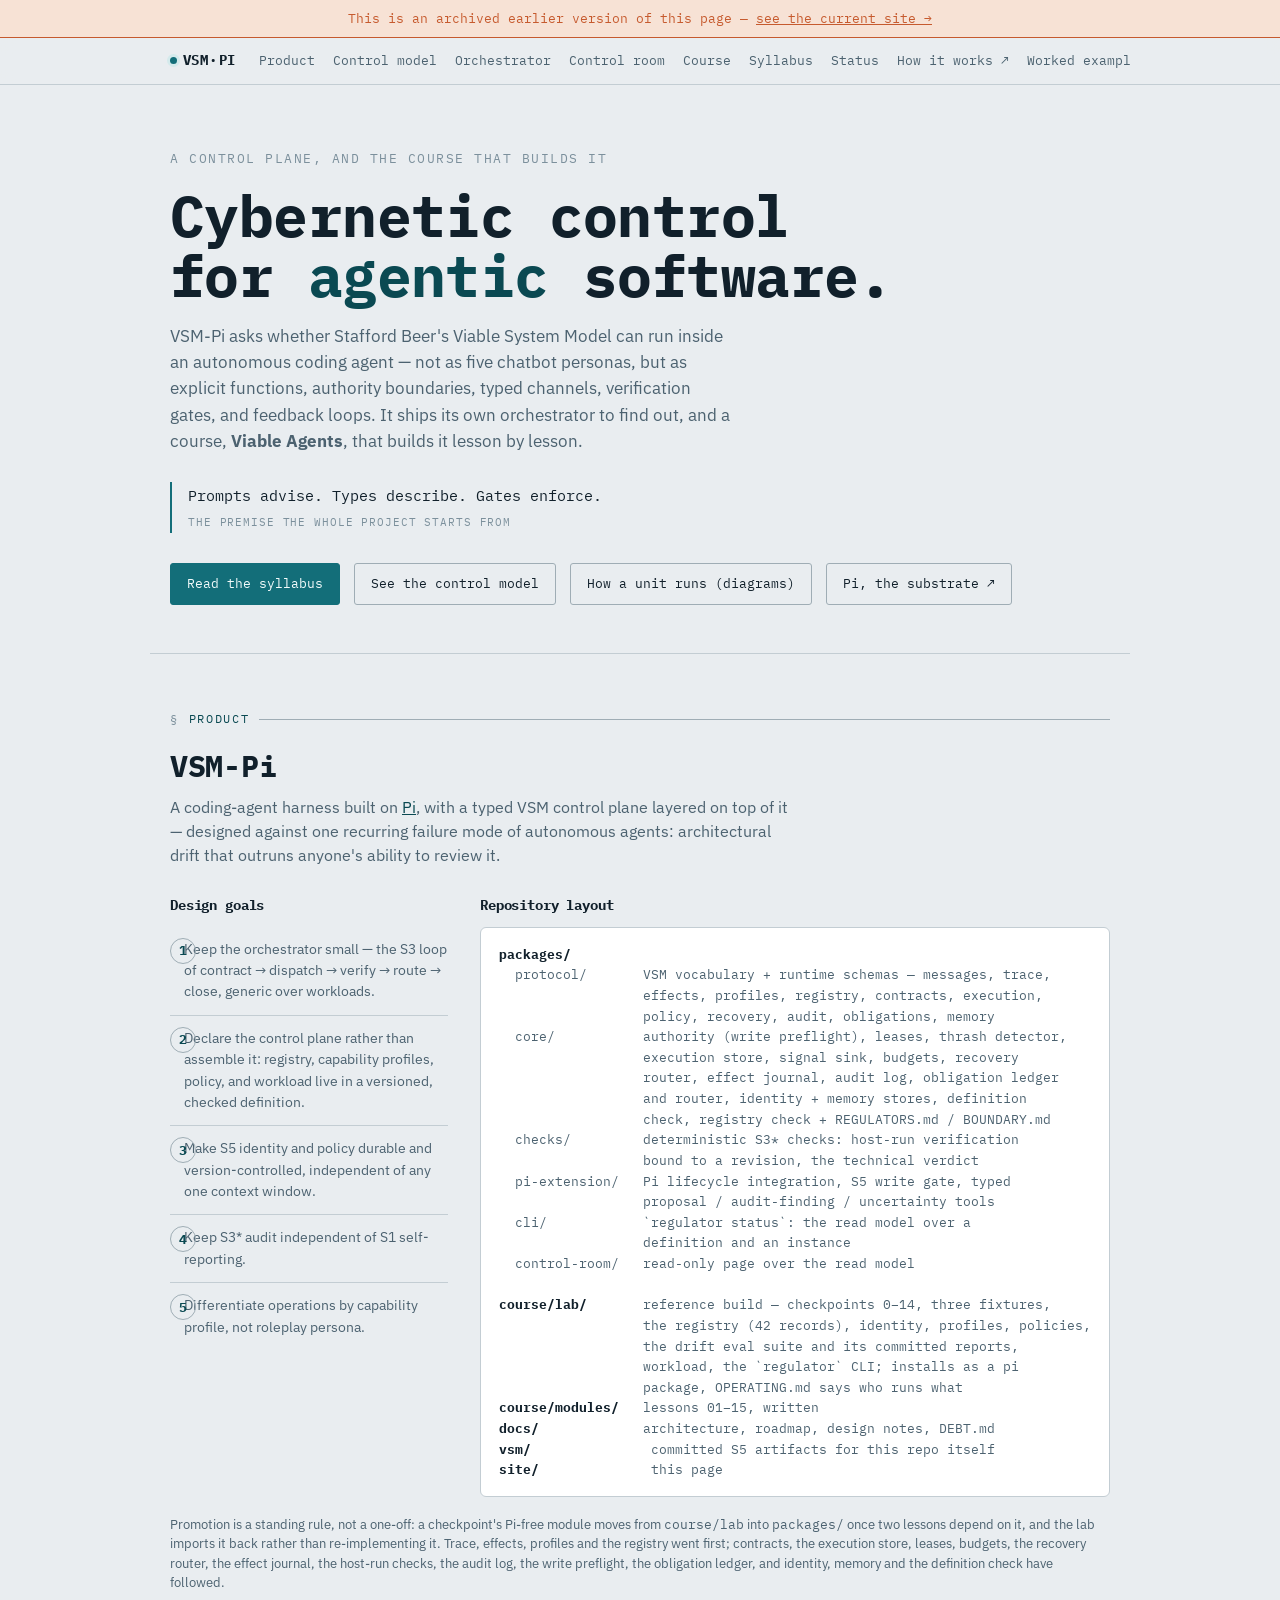
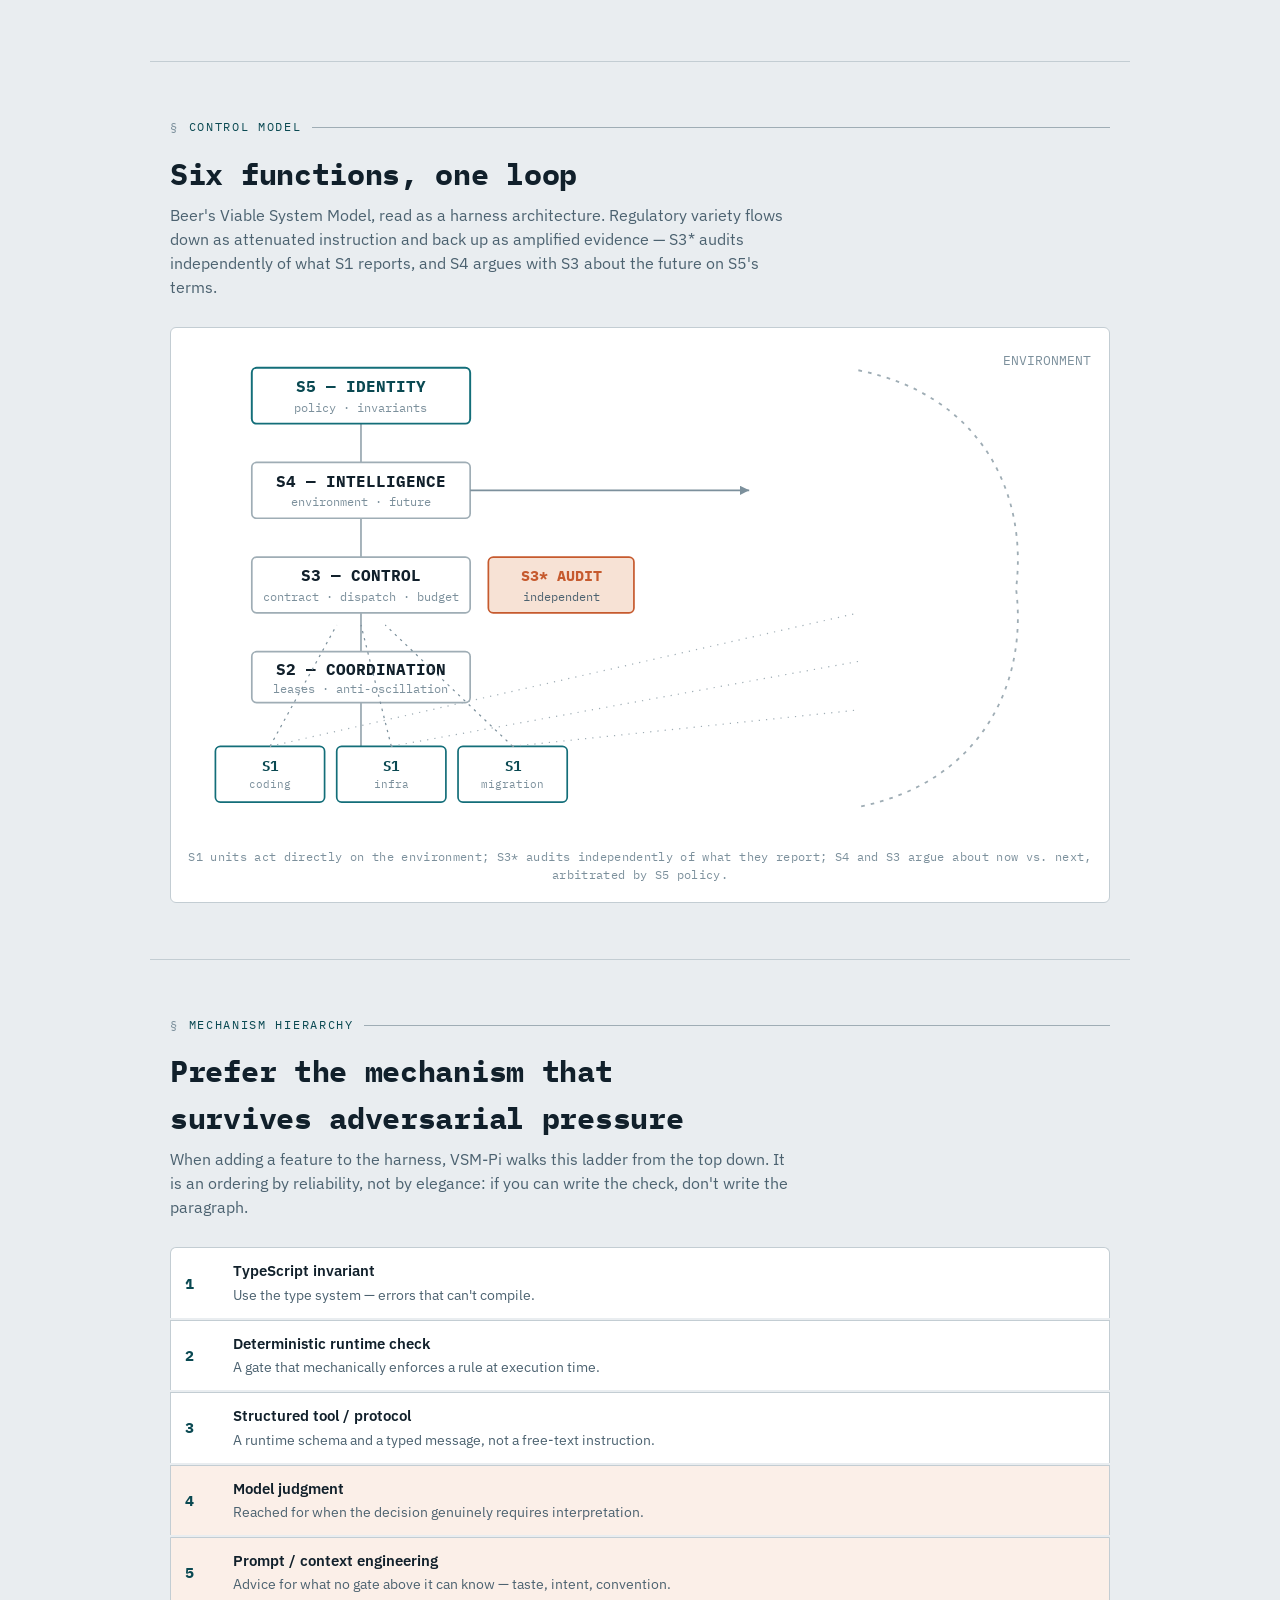
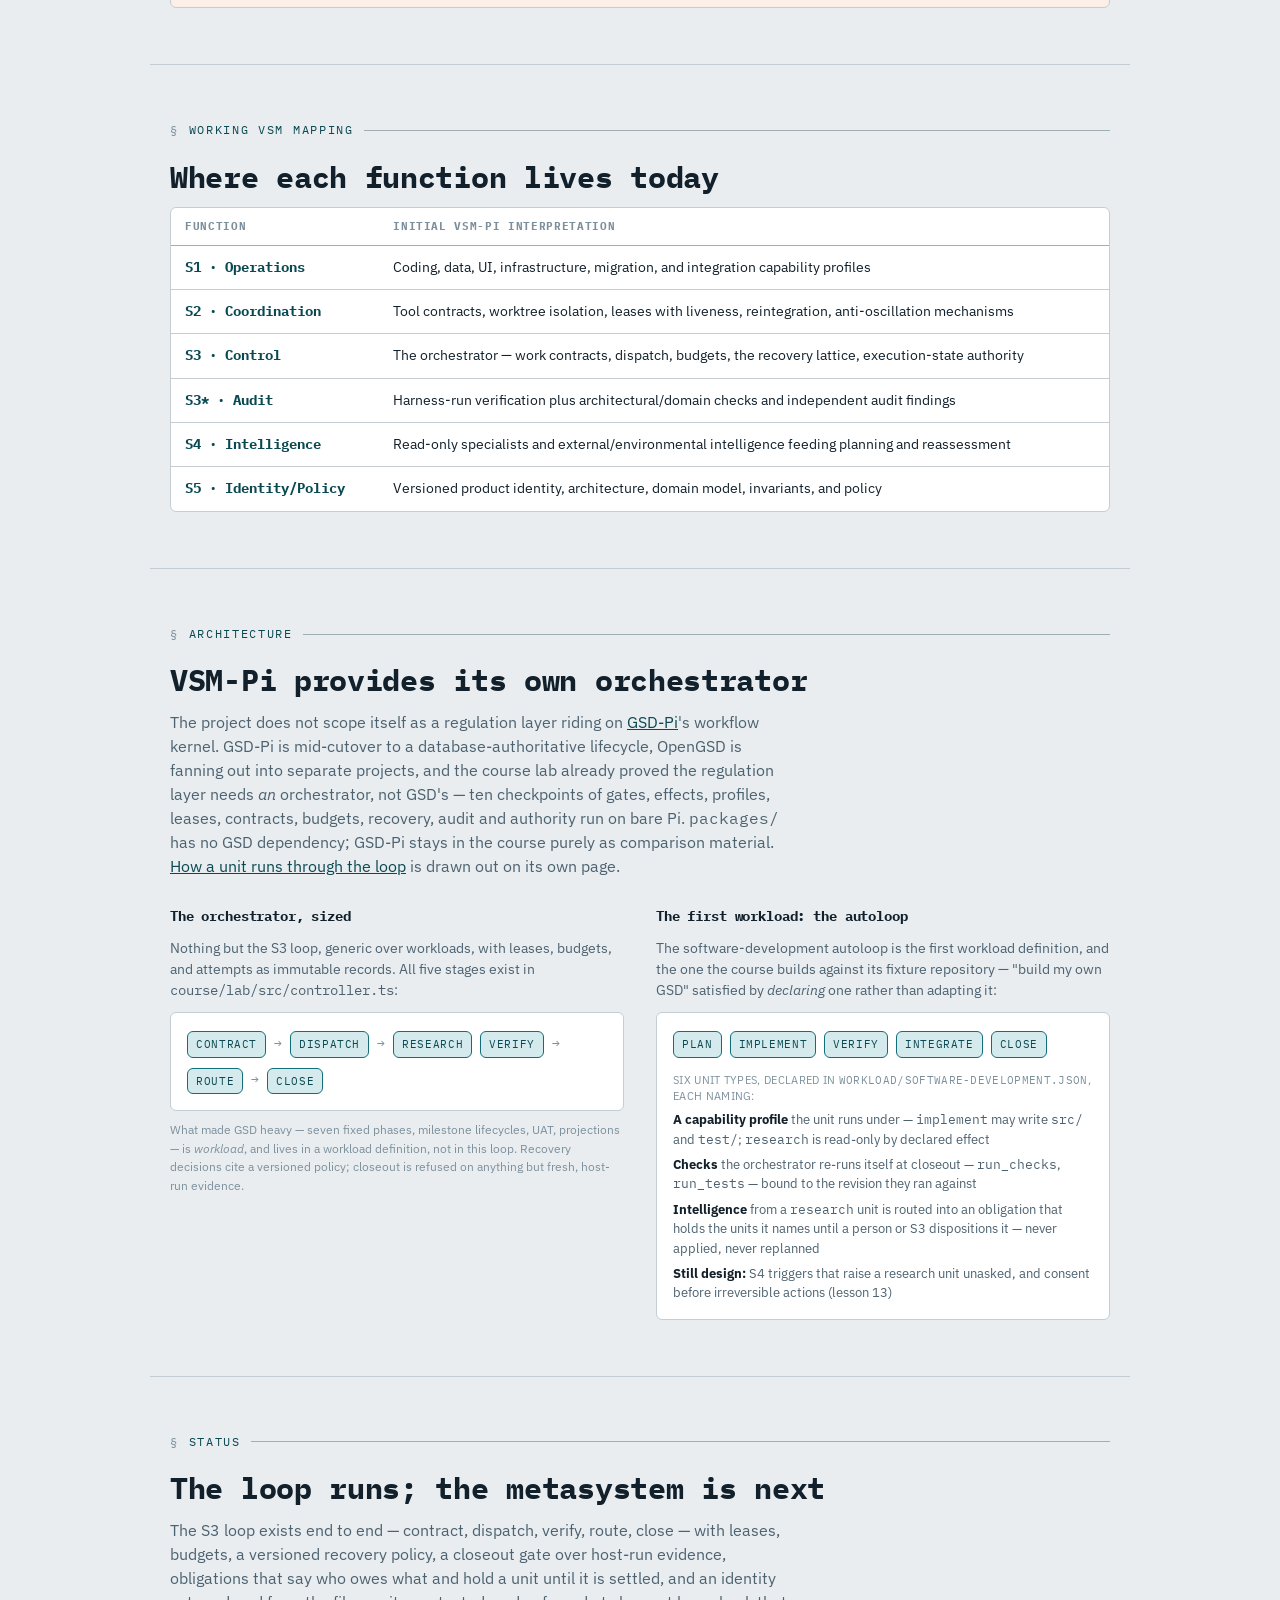
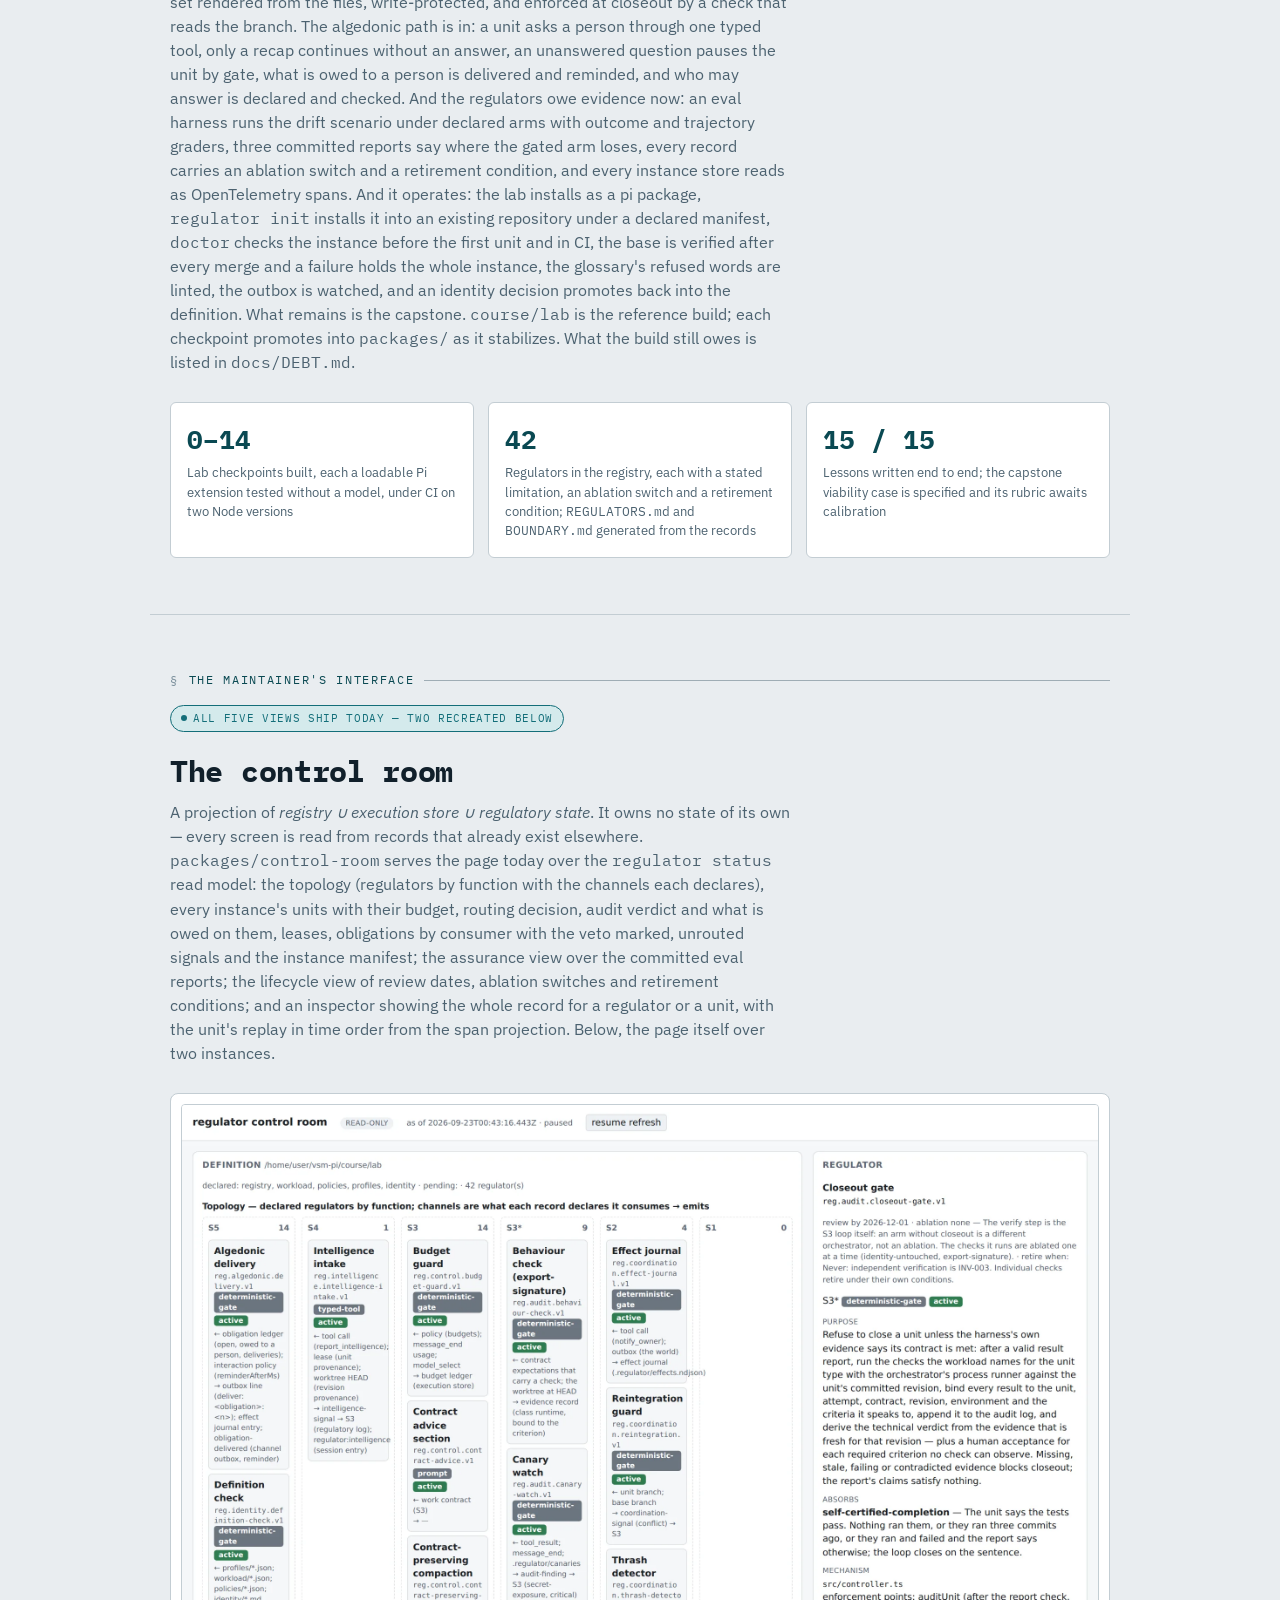
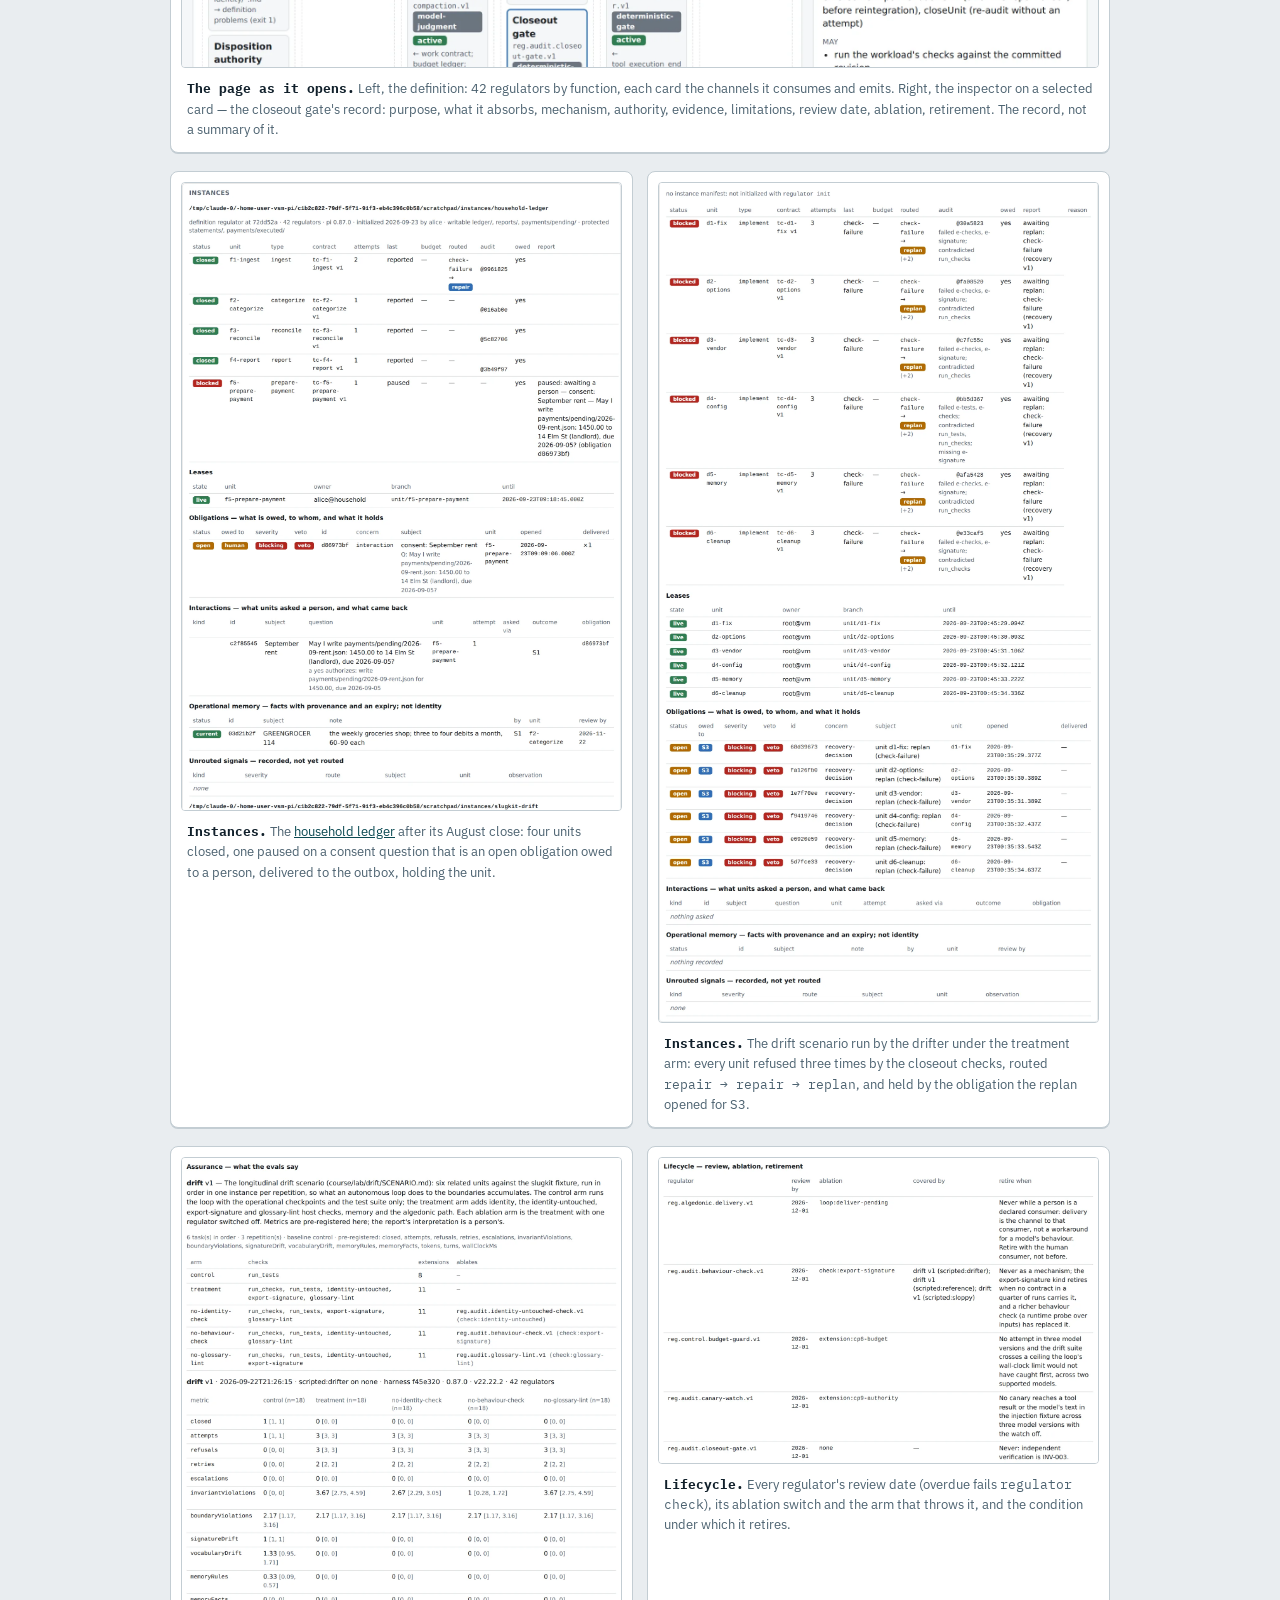
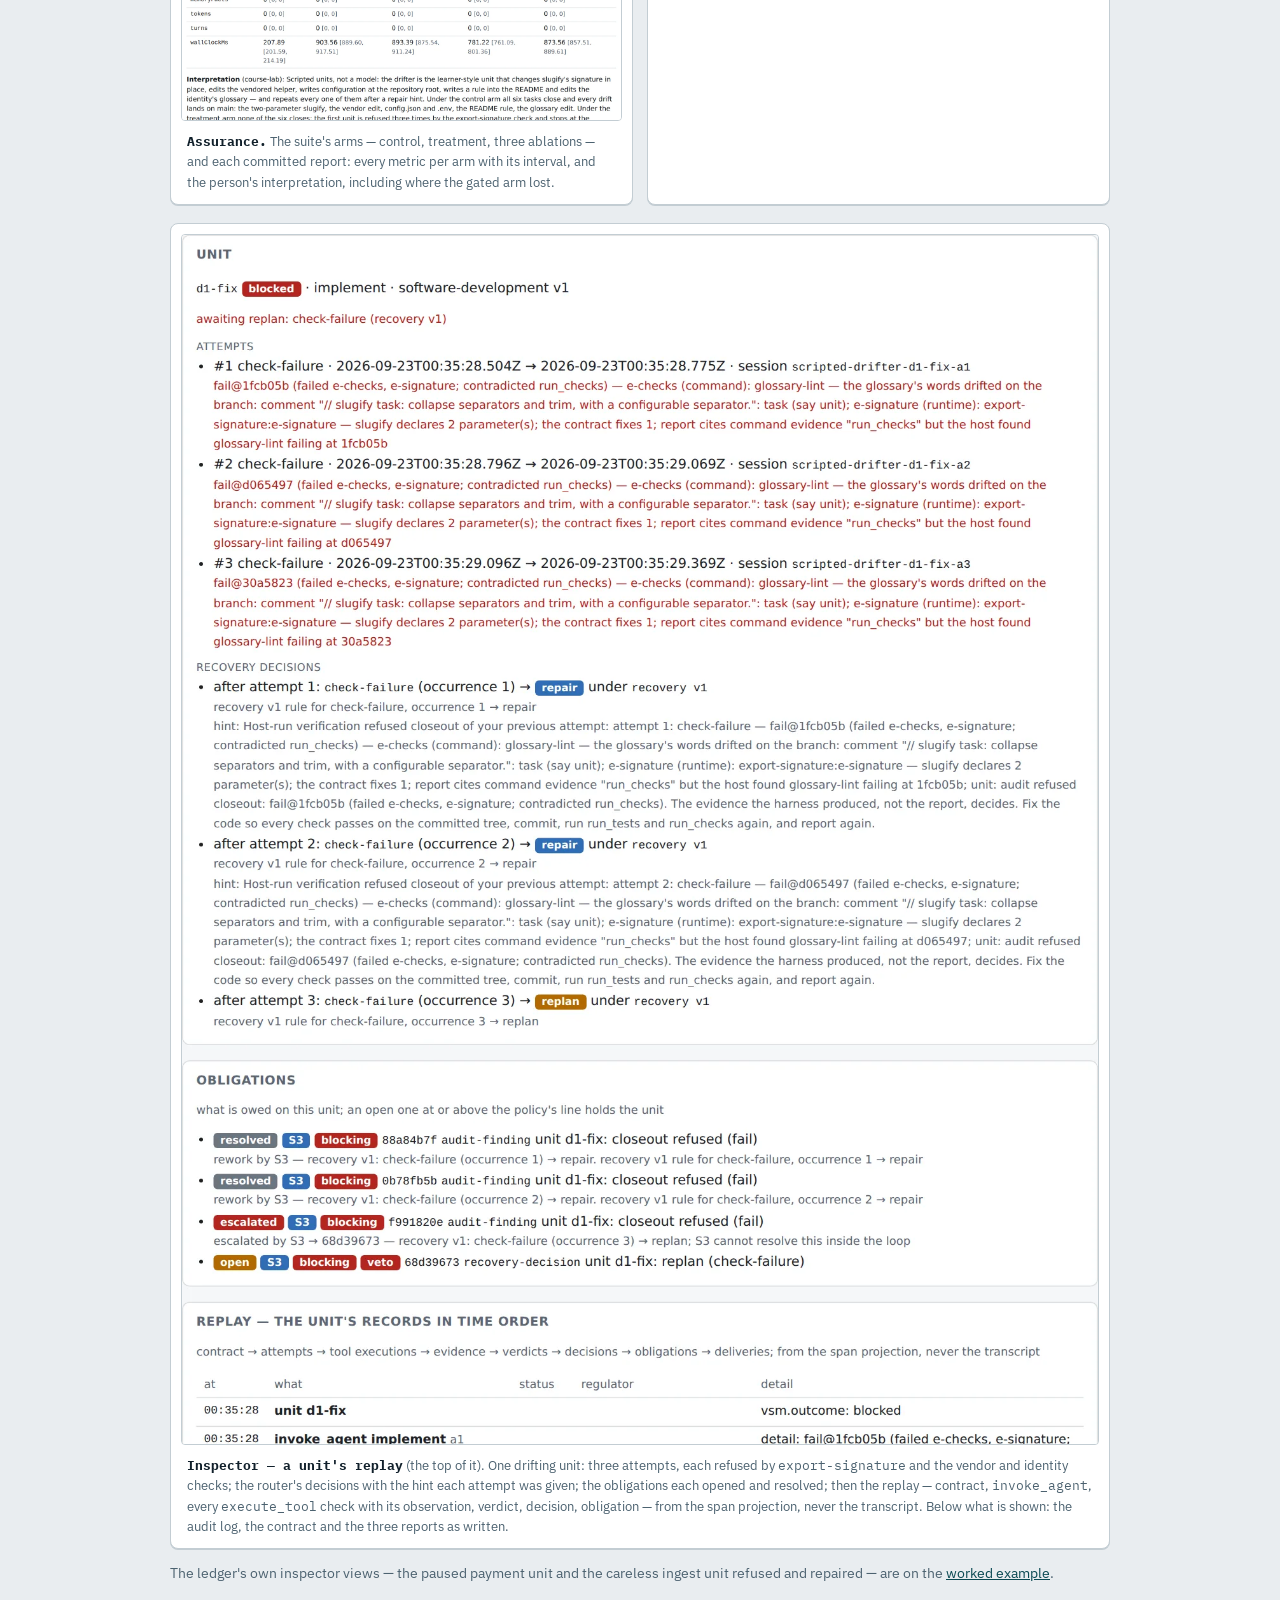
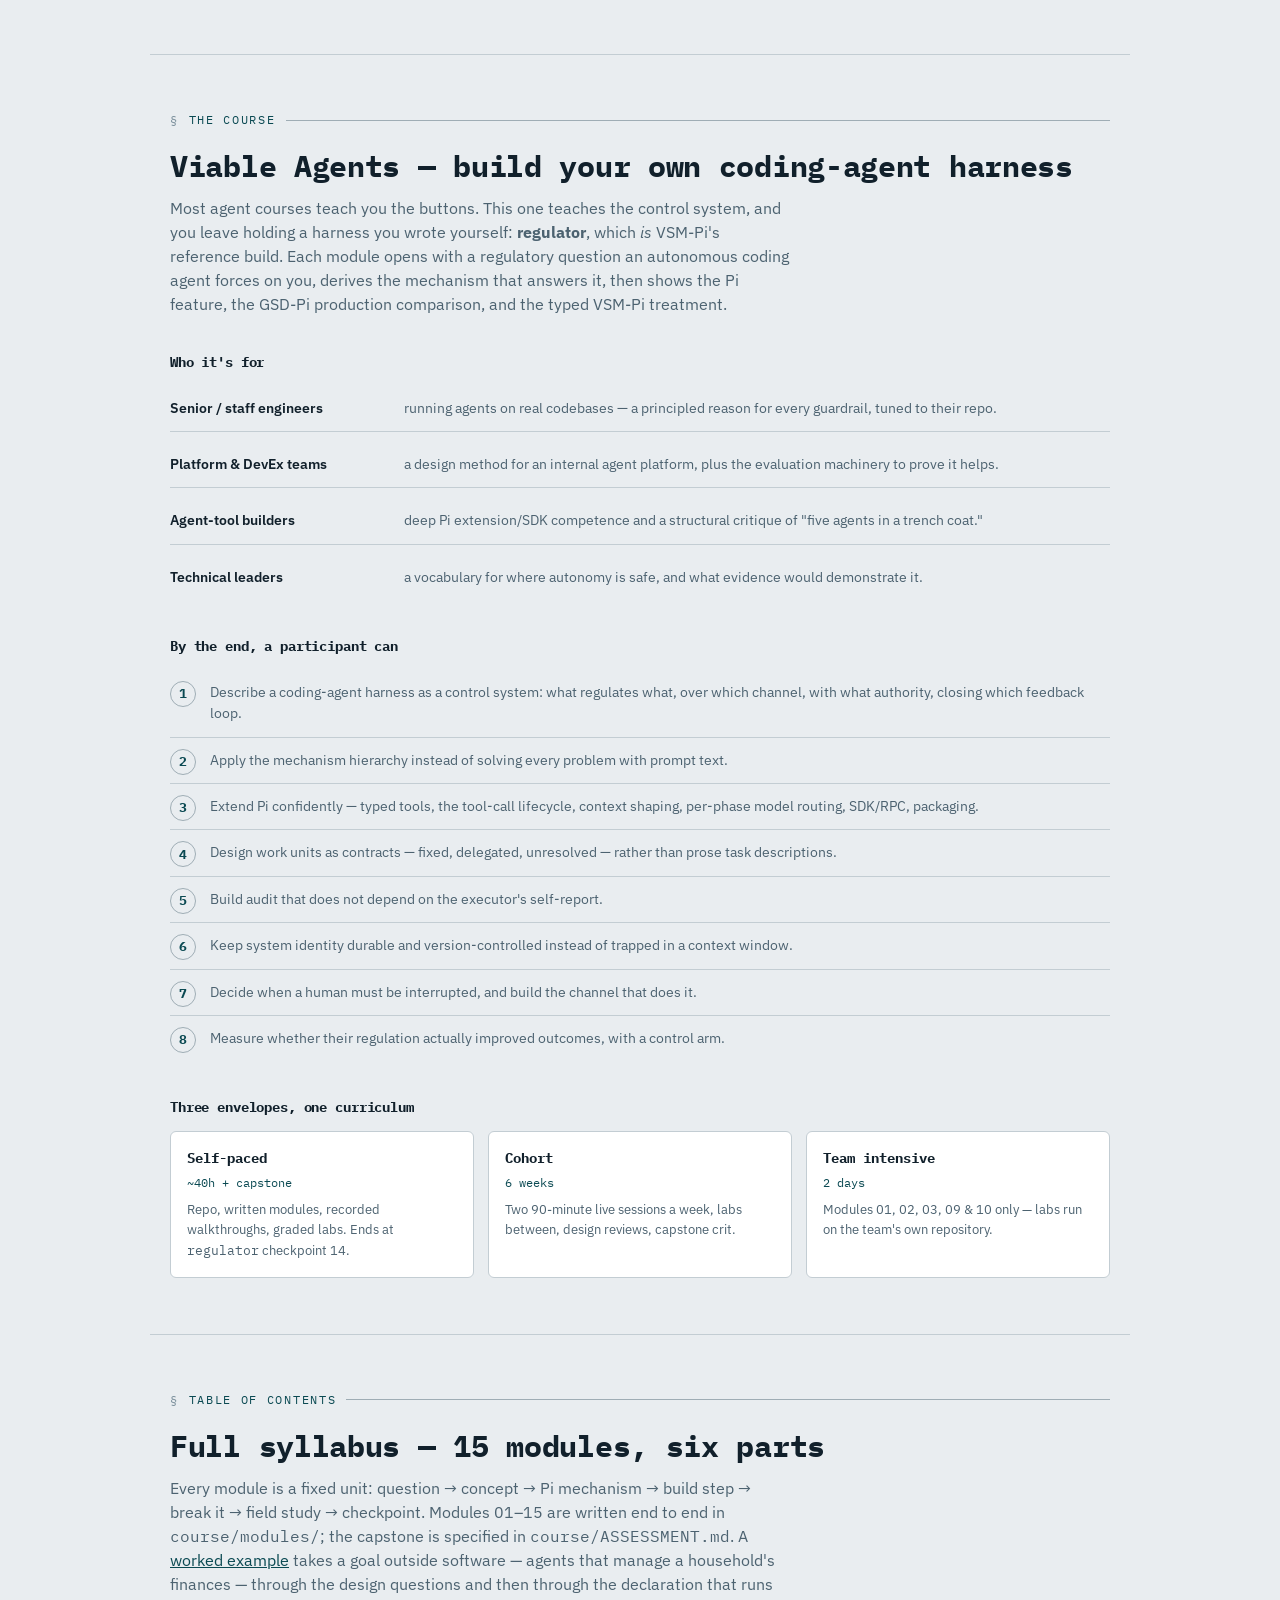
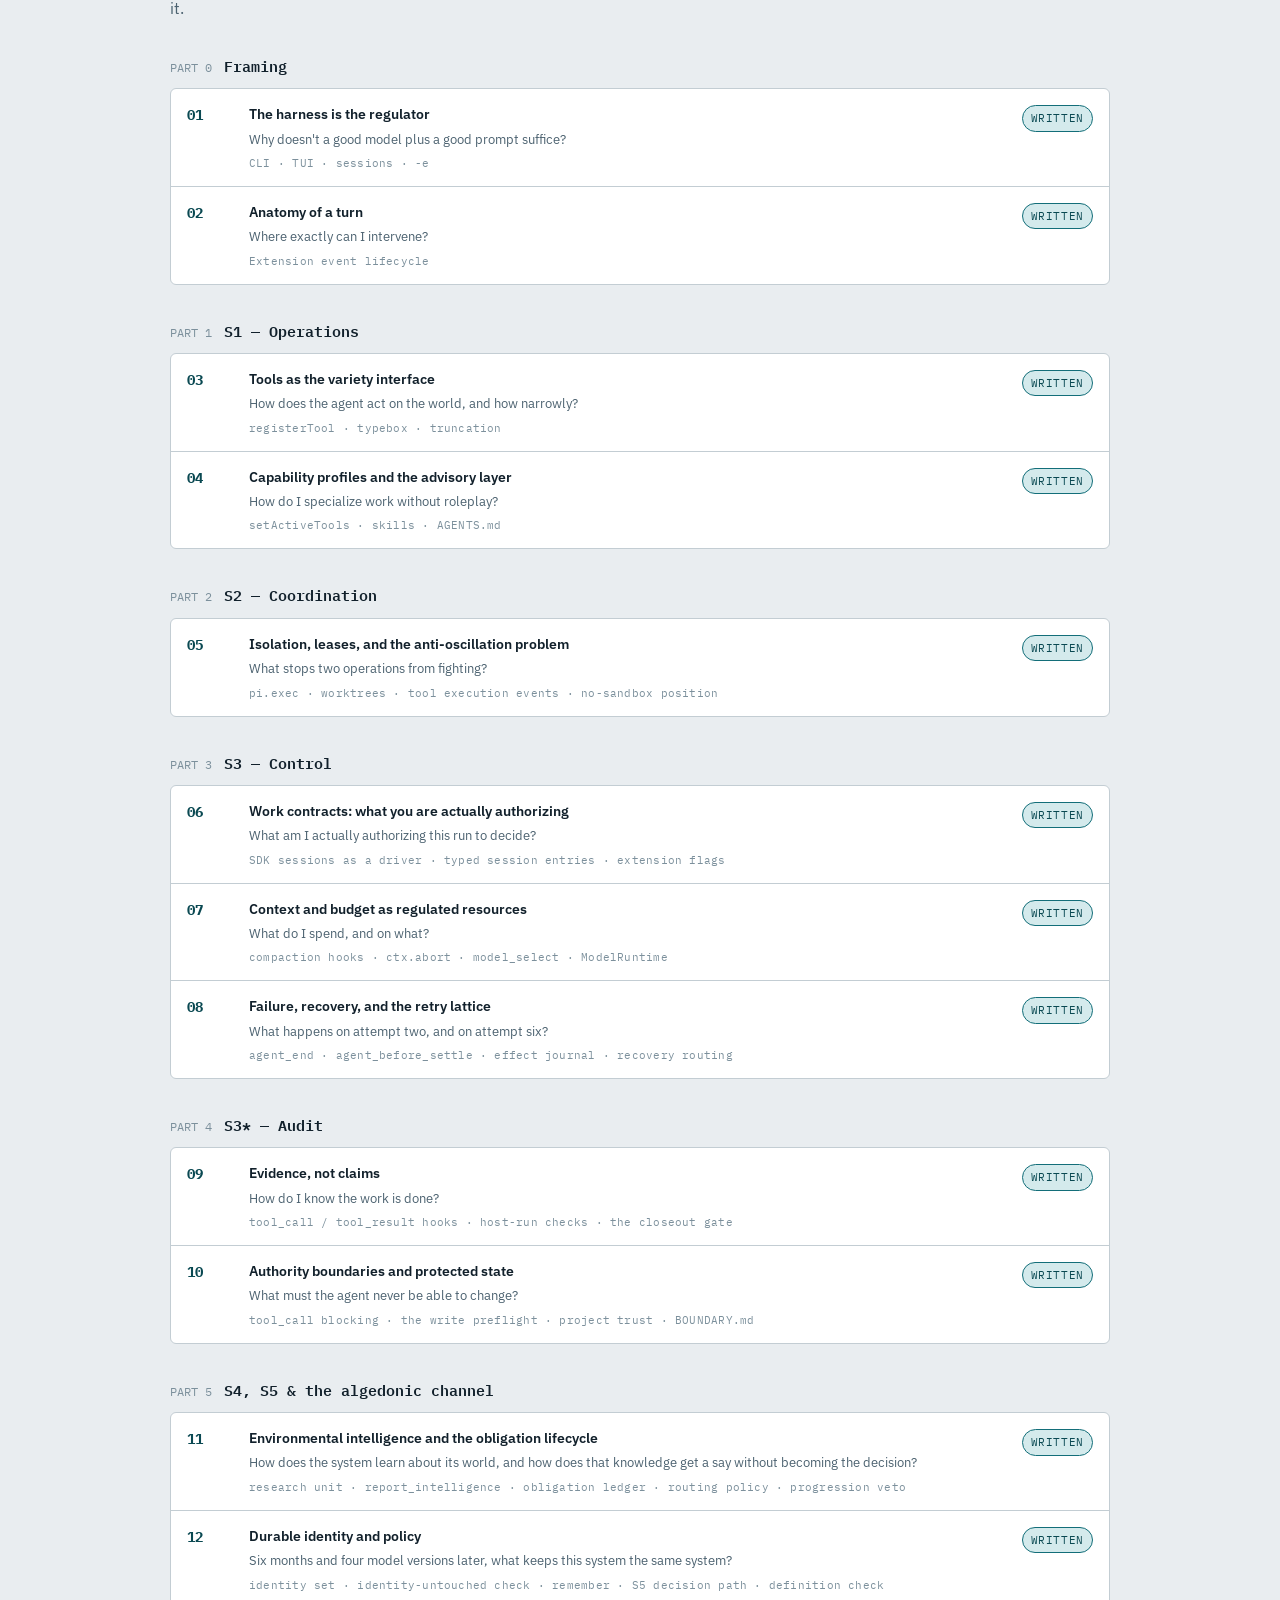
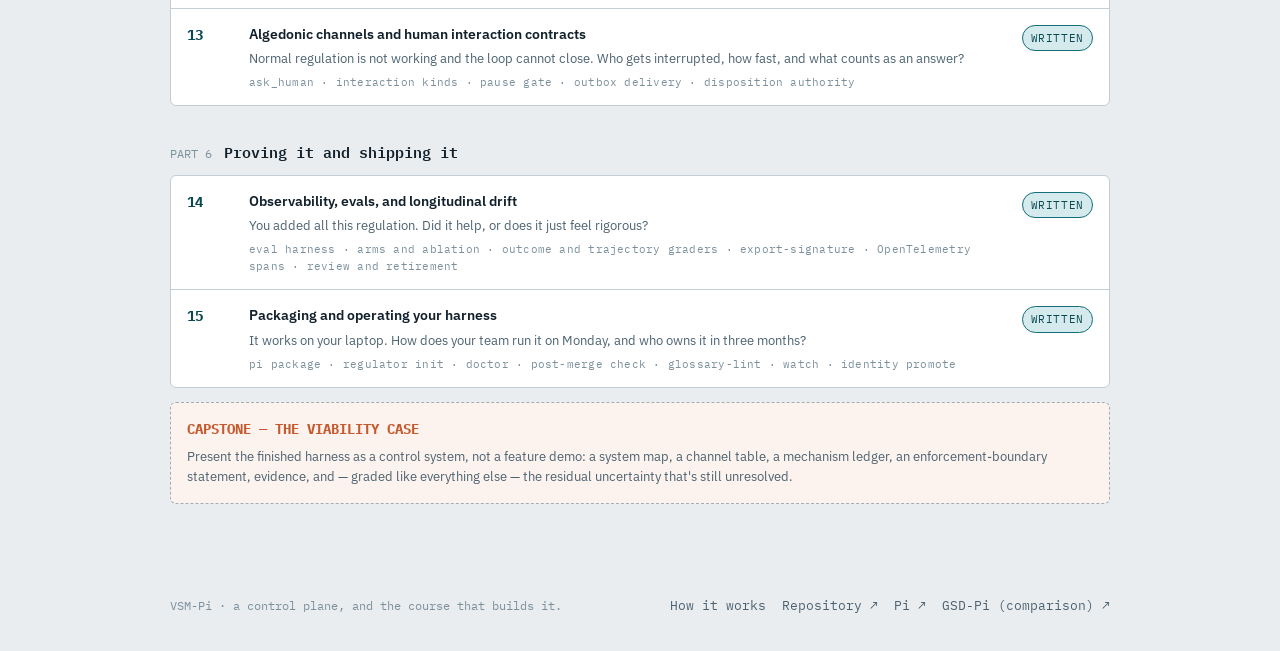
==== site/v1/index.html @ 965d4678 "Promote v2 to the live site; archive the previous version at /v1/ The four v2 pages (course sales pa" ====
<!doctype html>
<html lang="en">
<head>
<meta charset="utf-8">
<meta name="viewport" content="width=device-width, initial-scale=1, viewport-fit=cover">
<title>Viable Agents</title>
<meta name="description" content="VSM-Pi is a cybernetic control plane for agentic software development, and Viable Agents is the course that builds it lesson by lesson.">
<link rel="preconnect" href="https://fonts.googleapis.com">
<link rel="preconnect" href="https://fonts.gstatic.com" crossorigin>
<link href="https://fonts.googleapis.com/css2?family=IBM+Plex+Mono:wght@400;500;600;700&family=IBM+Plex+Sans:wght@400;500;600;700&display=swap" rel="stylesheet">
<style>
  *{box-sizing:border-box;}
  html,body{margin:0;padding:0;}
  img{max-width:100%;}
  [hidden]{display:none!important;}
  :root{
    --bg:#e9edf0;
    --surface:#ffffff;
    --surface-2:#dde3e7;
    --ink:#11202b;
    --ink-dim:#4c6270;
    --ink-faint:#7c909c;
    --line:#c3cdd3;
    --line-strong:#9fadb5;
    --signal:#136e79;
    --signal-ink:#0a4952;
    --signal-soft:#d4eaec;
    --alarm:#c65a2e;
    --alarm-soft:#f7e2d5;
    --mono:'IBM Plex Mono',ui-monospace,SFMono-Regular,Menlo,monospace;
    --sans:'IBM Plex Sans',system-ui,-apple-system,Segoe UI,sans-serif;
    --radius:3px;
    color-scheme:light dark;
  }
  @media (prefers-color-scheme: dark){
    :root:not([data-theme="light"]){
      --bg:#0c1417;
      --surface:#121b1f;
      --surface-2:#182327;
      --ink:#e7edef;
      --ink-dim:#9fb0b6;
      --ink-faint:#6d8189;
      --line:#26343a;
      --line-strong:#3a4c53;
      --signal:#4fd6de;
      --signal-ink:#8fe7ec;
      --signal-soft:#152c30;
      --alarm:#ff8f5c;
      --alarm-soft:#2e1f16;
    }
  }
  :root[data-theme="dark"]{
    --bg:#0c1417;
    --surface:#121b1f;
    --surface-2:#182327;
    --ink:#e7edef;
    --ink-dim:#9fb0b6;
    --ink-faint:#6d8189;
    --line:#26343a;
    --line-strong:#3a4c53;
    --signal:#4fd6de;
    --signal-ink:#8fe7ec;
    --signal-soft:#152c30;
    --alarm:#ff8f5c;
    --alarm-soft:#2e1f16;
  }

  *{box-sizing:border-box;}
  body{
    background:var(--bg);
    color:var(--ink);
    font-family:var(--sans);
    line-height:1.55;
    -webkit-font-smoothing:antialiased;
  }
  .wrap{
    max-width:980px;
    margin:0 auto;
    padding-inline:20px;
  }
  a{color:var(--signal-ink);}
  h1,h2,h3{font-family:var(--mono);letter-spacing:-0.01em;text-wrap:balance;}
  code,.mono{font-family:var(--mono);}

  /* ---- nav ---- */
  nav{
    position:sticky;
    top:env(safe-area-inset-top,0px);
    z-index:20;
    background:color-mix(in srgb, var(--bg) 88%, transparent);
    backdrop-filter:blur(8px);
    border-bottom:1px solid var(--line);
  }
  .navrow{
    display:flex;
    align-items:center;
    gap:24px;
    padding-block:12px;
    overflow-x:auto;
  }
  .navmark{
    font-family:var(--mono);
    font-weight:700;
    font-size:14px;
    letter-spacing:.02em;
    white-space:nowrap;
    display:flex;
    align-items:center;
    gap:6px;
  }
  .navmark .dot{width:7px;height:7px;border-radius:50%;background:var(--signal);box-shadow:0 0 0 3px var(--signal-soft);}
  .navlinks{display:flex;gap:18px;font-family:var(--mono);font-size:12.5px;white-space:nowrap;}
  .navlinks a{color:var(--ink-dim);text-decoration:none;}
  .navlinks a:hover{color:var(--signal-ink);}

  /* ---- section scaffolding ---- */
  section{padding-block:56px;border-bottom:1px solid var(--line);}
  section:last-of-type{border-bottom:none;}
  .kicker{
    font-family:var(--mono);
    font-size:12px;
    letter-spacing:.14em;
    text-transform:uppercase;
    color:var(--signal-ink);
    display:flex;
    align-items:center;
    gap:10px;
    margin-bottom:14px;
  }
  .kicker::before{content:"§";color:var(--ink-faint);}
  .kicker .tick{flex:1;height:1px;background:var(--line-strong);}
  h2.title{font-size:clamp(22px,3vw,30px);margin:0 0 6px;}
  .lede{color:var(--ink-dim);max-width:62ch;font-size:15.5px;margin:0 0 28px;}

  /* ---- hero ---- */
  .hero{padding-block:64px 48px;border-bottom:1px solid var(--line);}
  .hero-eyebrow{
    font-family:var(--mono);font-size:12.5px;color:var(--ink-faint);
    letter-spacing:.12em;text-transform:uppercase;margin-bottom:18px;
  }
  .hero h1{
    font-size:clamp(34px,6vw,58px);
    line-height:1.02;
    margin:0 0 18px;
    font-weight:700;
  }
  .hero h1 .accent{color:var(--signal-ink);}
  .hero p.tag{
    font-size:17px;color:var(--ink-dim);max-width:56ch;margin:0 0 28px;
  }
  .quote{
    font-family:var(--mono);
    font-size:15px;
    color:var(--ink);
    border-left:2px solid var(--signal);
    padding:2px 0 2px 16px;
    margin:0 0 30px;
  }
  .quote span{display:block;color:var(--ink-faint);font-size:11px;letter-spacing:.08em;text-transform:uppercase;margin-top:6px;}
  .hero-links{display:flex;gap:14px;flex-wrap:wrap;}
  .btn{
    font-family:var(--mono);font-size:13px;padding:10px 16px;border-radius:var(--radius);
    text-decoration:none;border:1px solid var(--line-strong);color:var(--ink);
    display:inline-flex;align-items:center;gap:8px;
  }
  .btn.primary{background:var(--signal);border-color:var(--signal);color:#f2fbfb;}
  .btn:hover{border-color:var(--signal);}

  /* ---- diagram ---- */
  .diagram-shell{
    background:var(--surface);border:1px solid var(--line);border-radius:6px;
    padding:18px 8px;margin-top:8px;
  }
  .diagram-cap{font-family:var(--mono);font-size:11.5px;color:var(--ink-faint);text-align:center;margin-top:10px;letter-spacing:.03em;}

  /* ---- ladder (mechanism hierarchy) ---- */
  .ladder{display:flex;flex-direction:column;gap:2px;margin-top:8px;}
  .rung{
    display:grid;grid-template-columns:34px 1fr;gap:14px;align-items:center;
    padding:12px 14px;background:var(--surface);border:1px solid var(--line);
  }
  .rung:not(:last-child){border-bottom:none;}
  .rung:first-child{border-radius:6px 6px 0 0;}
  .rung:last-child{border-radius:0 0 6px 6px;}
  .rung .n{font-family:var(--mono);font-weight:700;color:var(--signal-ink);font-size:15px;}
  .rung .t{font-weight:600;font-size:14.5px;}
  .rung .d{color:var(--ink-dim);font-size:13.5px;margin-top:2px;}
  .rung.judgment{background:color-mix(in srgb, var(--alarm-soft) 55%, var(--surface));}

  /* ---- vsm table ---- */
  table{width:100%;border-collapse:collapse;font-size:13.8px;}
  .tbl-wrap{overflow-x:auto;border:1px solid var(--line);border-radius:6px;background:var(--surface);}
  th{
    text-align:left;font-family:var(--mono);font-size:11px;letter-spacing:.06em;text-transform:uppercase;
    color:var(--ink-faint);padding:10px 14px;border-bottom:1px solid var(--line-strong);white-space:nowrap;
  }
  td{padding:11px 14px;border-bottom:1px solid var(--line);vertical-align:top;}
  tr:last-child td{border-bottom:none;}
  .fn{font-family:var(--mono);font-weight:700;color:var(--signal-ink);white-space:nowrap;}

  /* ---- two col ---- */
  .grid2{display:grid;grid-template-columns:1fr 1fr;gap:32px;}
  @media (max-width:760px){.grid2{grid-template-columns:1fr;}}

  /* ---- status card row ---- */
  .cards{display:grid;grid-template-columns:repeat(3,1fr);gap:14px;margin-top:8px;}
  @media (max-width:700px){.cards{grid-template-columns:1fr;}}
  .card{background:var(--surface);border:1px solid var(--line);border-radius:6px;padding:16px;}
  .card .k{font-family:var(--mono);font-size:26px;font-weight:700;color:var(--signal-ink);font-variant-numeric:tabular-nums;}
  .card .l{font-size:12.5px;color:var(--ink-dim);margin-top:4px;}

  pre.tree{
    background:var(--surface);border:1px solid var(--line);border-radius:6px;
    padding:16px 18px;font-family:var(--mono);font-size:12.5px;line-height:1.65;color:var(--ink-dim);
    overflow-x:auto;margin:0;
  }
  pre.tree b{color:var(--ink);}

  /* ---- audience table ---- */
  .aud{display:flex;flex-direction:column;gap:10px;}
  .aud .row{display:grid;grid-template-columns:220px 1fr;gap:14px;padding:12px 0;border-bottom:1px solid var(--line);}
  .aud .row:last-child{border-bottom:none;}
  .aud .who{font-weight:600;font-size:13.8px;}
  .aud .what{color:var(--ink-dim);font-size:13.8px;}
  @media (max-width:640px){.aud .row{grid-template-columns:1fr;gap:2px;}}

  .outcomes{list-style:none;margin:0;padding:0;display:flex;flex-direction:column;gap:0;counter-reset:oc;}
  .outcomes li{
    counter-increment:oc;position:relative;padding:12px 0 12px 40px;border-bottom:1px solid var(--line);
    font-size:13.8px;color:var(--ink-dim);
  }
  .outcomes li:last-child{border-bottom:none;}
  .outcomes li::before{
    content:counter(oc);position:absolute;left:0;top:11px;font-family:var(--mono);font-weight:700;
    color:var(--signal-ink);font-size:12.5px;width:24px;height:24px;border:1px solid var(--line-strong);
    border-radius:50%;display:flex;align-items:center;justify-content:center;
  }

  /* ---- TOC ---- */
  .part{margin-top:36px;}
  .part:first-child{margin-top:0;}
  .part-head{
    display:flex;align-items:baseline;gap:12px;margin-bottom:10px;
  }
  .part-num{font-family:var(--mono);font-size:12px;color:var(--ink-faint);}
  .part-name{font-family:var(--mono);font-weight:600;font-size:14.5px;}
  .modlist{display:flex;flex-direction:column;border:1px solid var(--line);border-radius:6px;overflow:hidden;background:var(--surface);}
  .mod{
    display:grid;
    grid-template-columns:48px 1fr auto;
    gap:14px;
    padding:14px 16px;
    border-bottom:1px solid var(--line);
    align-items:start;
  }
  .mod:last-child{border-bottom:none;}
  .mod .num{font-family:var(--mono);font-weight:700;color:var(--ink-faint);font-size:14px;padding-top:2px;}
  .mod.written .num{color:var(--signal-ink);}
  .mod .body .name{font-weight:600;font-size:14.3px;margin-bottom:3px;}
  .mod .body .q{color:var(--ink-dim);font-size:13.2px;}
  .mod .body .surface{font-family:var(--mono);font-size:11px;color:var(--ink-faint);margin-top:6px;letter-spacing:.02em;}
  .pill{
    font-family:var(--mono);font-size:10.5px;letter-spacing:.06em;text-transform:uppercase;
    padding:4px 8px;border-radius:20px;white-space:nowrap;align-self:start;margin-top:2px;
  }
  .pill.written{background:var(--signal-soft);color:var(--signal-ink);border:1px solid var(--signal);}
  .pill.planned{background:transparent;color:var(--ink-faint);border:1px solid var(--line-strong);}
  @media (max-width:620px){
    .mod{grid-template-columns:32px 1fr;}
    .pill{grid-column:2;justify-self:start;margin-top:8px;}
  }

  .capstone{
    margin-top:14px;border:1px dashed var(--line-strong);border-radius:6px;padding:16px;
    background:color-mix(in srgb, var(--alarm-soft) 40%, var(--surface));
  }
  .capstone .name{font-family:var(--mono);font-weight:700;font-size:13.5px;color:var(--alarm);margin-bottom:6px;}
  .capstone p{margin:0;color:var(--ink-dim);font-size:13.2px;}

  /* envelopes */
  .env-cards{display:grid;grid-template-columns:repeat(3,1fr);gap:14px;}
  @media (max-width:760px){.env-cards{grid-template-columns:1fr;}}
  .env-card{border:1px solid var(--line);border-radius:6px;padding:16px;background:var(--surface);}
  .env-card h4{margin:0 0 4px;font-family:var(--mono);font-size:14px;}
  .env-card .len{font-family:var(--mono);font-size:12px;color:var(--signal-ink);margin-bottom:8px;}
  .env-card p{margin:0;font-size:13px;color:var(--ink-dim);}

  /* ---- control room mockups ---- */
  .fake-tag{
    display:inline-flex;align-items:center;gap:6px;font-family:var(--mono);font-size:11px;
    letter-spacing:.06em;text-transform:uppercase;color:var(--alarm);border:1px solid var(--alarm);
    background:var(--alarm-soft);padding:4px 10px;border-radius:20px;margin-bottom:16px;
  }
  .fake-tag::before{content:"";width:6px;height:6px;border-radius:50%;background:var(--alarm);}
  .fake-tag.ok{color:var(--signal);border-color:var(--signal);background:var(--signal-soft);}
  .fake-tag.ok::before{background:var(--signal);}
  .crframe{border:1px solid var(--line);border-radius:8px;overflow:hidden;background:var(--surface);margin-top:18px;box-shadow:0 1px 0 var(--line);}
  .crframe .chrome{
    display:flex;align-items:center;gap:8px;padding:0 12px;height:38px;
    background:var(--surface-2);border-bottom:1px solid var(--line);
  }
  .crframe .wdot{width:8px;height:8px;border-radius:50%;background:var(--line-strong);}
  .crframe .tabs{display:flex;gap:2px;margin-left:10px;font-family:var(--mono);font-size:11px;overflow-x:auto;}
  .crframe .tab{padding:9px 12px 8px;color:var(--ink-faint);white-space:nowrap;border-bottom:2px solid transparent;}
  .crframe .tab.active{color:var(--signal-ink);border-bottom-color:var(--signal);}
  .crframe .body{padding:18px;}
  .cr-topo{display:grid;grid-template-columns:170px 1fr;gap:16px;}
  @media (max-width:640px){.cr-topo{grid-template-columns:1fr;}}
  .cr-nodelist{display:flex;flex-direction:column;gap:3px;}
  .cr-node{
    display:flex;align-items:center;gap:8px;padding:7px 9px;border-radius:5px;
    font-family:var(--mono);font-size:12px;color:var(--ink-dim);
  }
  .cr-node .d{width:6px;height:6px;border-radius:50%;background:var(--line-strong);flex:none;}
  .cr-node.sel{background:var(--signal-soft);color:var(--signal-ink);}
  .cr-node.sel .d{background:var(--signal);}
  .cr-node.pulse .d{background:var(--alarm);}
  .cr-inspector{border:1px solid var(--line);border-radius:6px;padding:14px;background:var(--surface-2);}
  .cr-inspector .id{font-family:var(--mono);font-size:12px;color:var(--signal-ink);margin-bottom:10px;word-break:break-all;}
  .cr-field{display:grid;grid-template-columns:96px 1fr;gap:10px;padding:6px 0;border-bottom:1px solid var(--line);font-size:12.5px;}
  .cr-field:last-child{border-bottom:none;}
  .cr-field .k{font-family:var(--mono);font-size:10.5px;letter-spacing:.04em;text-transform:uppercase;color:var(--ink-faint);padding-top:1px;}
  .cr-field .v{color:var(--ink-dim);}
  .cr-banner{
    display:flex;align-items:center;gap:10px;padding:10px 12px;border-radius:6px;margin-bottom:14px;
    background:var(--alarm-soft);border:1px solid var(--alarm);font-family:var(--mono);font-size:12px;color:var(--alarm);
  }
  .cr-banner .d{width:7px;height:7px;border-radius:50%;background:var(--alarm);flex:none;}
  .cr-table{width:100%;border-collapse:collapse;font-size:12.5px;}
  .cr-table th{text-align:left;font-family:var(--mono);font-size:10px;letter-spacing:.05em;text-transform:uppercase;color:var(--ink-faint);padding:6px 10px;border-bottom:1px solid var(--line-strong);}
  .cr-table td{padding:9px 10px;border-bottom:1px solid var(--line);color:var(--ink-dim);}
  .cr-table tr:last-child td{border-bottom:none;}
  .cr-table td.unit{font-family:var(--mono);color:var(--ink);}
  .cr-status{font-family:var(--mono);font-size:10.5px;padding:3px 8px;border-radius:20px;white-space:nowrap;}
  .cr-status.run{background:var(--signal-soft);color:var(--signal-ink);}
  .cr-status.block{background:var(--alarm-soft);color:var(--alarm);}
  .cr-caption{font-family:var(--mono);font-size:11.5px;color:var(--ink-faint);margin-top:10px;}
  figure.shot{margin:18px 0 0;background:var(--surface);border:1px solid var(--line);border-radius:8px;padding:10px;box-shadow:0 1px 0 var(--line);}
  figure.shot img{display:block;width:100%;height:auto;border:1px solid var(--line);border-radius:4px;background:#fff;}
  figure.shot figcaption{font-size:13.2px;color:var(--ink-dim);margin:10px 6px 2px;}
  figure.shot figcaption b{color:var(--ink);font-family:var(--mono);font-size:12.5px;}
  .shots2{display:grid;grid-template-columns:1fr 1fr;gap:14px;}
  @media (max-width:760px){.shots2{grid-template-columns:1fr;}}
  .cr-next{display:grid;grid-template-columns:repeat(3,1fr);gap:12px;margin-top:22px;}
  @media (max-width:700px){.cr-next{grid-template-columns:1fr;}}
  .cr-next-card{border:1px dashed var(--line-strong);border-radius:6px;padding:13px;}
  .cr-next-card .t{font-family:var(--mono);font-weight:600;font-size:12.5px;margin-bottom:4px;}
  .cr-next-card .d{font-size:12px;color:var(--ink-dim);}

  footer{padding-block:36px;}
  .foot-row{display:flex;flex-wrap:wrap;justify-content:space-between;gap:16px;align-items:center;}
  .foot-links{display:flex;gap:16px;font-family:var(--mono);font-size:12.5px;flex-wrap:wrap;}
  .foot-links a{color:var(--ink-dim);text-decoration:none;}
  .foot-links a:hover{color:var(--signal-ink);}
  .foot-note{font-family:var(--mono);font-size:11.5px;color:var(--ink-faint);}
</style>
</head>
<body>
<div style="background:var(--alarm-soft);color:var(--alarm);border-bottom:1px solid var(--alarm);font-family:var(--mono);font-size:12.5px;text-align:center;padding:9px 16px;">
  This is an archived earlier version of this page &mdash; <a href="../index.html" style="color:var(--alarm);text-decoration:underline;">see the current site &rarr;</a>
</div>

<nav>
  <div class="wrap navrow">
    <div class="navmark"><span class="dot"></span>VSM&#8202;·&#8202;PI</div>
    <div class="navlinks">
      <a href="#product">Product</a>
      <a href="#model">Control model</a>
      <a href="#orchestrator">Orchestrator</a>
      <a href="#control-room">Control room</a>
      <a href="#course">Course</a>
      <a href="#syllabus">Syllabus</a>
      <a href="#status">Status</a>
      <a href="how-it-works.html">How it works ↗</a>
      <a href="personal-finance.html">Worked example ↗</a>
    </div>
  </div>
</nav>

<header class="hero wrap">
  <div class="hero-eyebrow">A control plane, and the course that builds it</div>
  <h1>Cybernetic control<br>for <span class="accent">agentic</span> software.</h1>
  <p class="tag">VSM-Pi asks whether Stafford Beer's Viable System Model can run inside an
    autonomous coding agent — not as five chatbot personas, but as explicit functions,
    authority boundaries, typed channels, verification gates, and feedback loops. It ships
    its own orchestrator to find out, and a course, <strong>Viable Agents</strong>, that builds
    it lesson by lesson.</p>
  <div class="quote">Prompts advise. Types describe. Gates enforce.
    <span>The premise the whole project starts from</span>
  </div>
  <div class="hero-links">
    <a class="btn primary" href="#syllabus">Read the syllabus</a>
    <a class="btn" href="#model">See the control model</a>
    <a class="btn" href="how-it-works.html">How a unit runs (diagrams)</a>
    <a class="btn" href="https://pi.dev/">Pi, the substrate ↗</a>
  </div>
</header>

<section id="product" class="wrap">
  <div class="kicker">Product<span class="tick"></span></div>
  <h2 class="title">VSM-Pi</h2>
  <p class="lede">A coding-agent harness built on <a href="https://pi.dev/">Pi</a>, with a
    typed VSM control plane layered on top of it — designed against one recurring failure
    mode of autonomous agents: architectural drift that outruns anyone's ability to review it.</p>

  <div class="grid2">
    <div>
      <h3 style="font-size:14px;margin:0 0 10px;">Design goals</h3>
      <ul class="outcomes" style="counter-reset:none;">
        <li style="padding-left:14px;">Keep the orchestrator small — the S3 loop of contract → dispatch → verify → route → close, generic over workloads.</li>
        <li style="padding-left:14px;">Declare the control plane rather than assemble it: registry, capability profiles, policy, and workload live in a versioned, checked definition.</li>
        <li style="padding-left:14px;">Make S5 identity and policy durable and version-controlled, independent of any one context window.</li>
        <li style="padding-left:14px;">Keep S3* audit independent of S1 self-reporting.</li>
        <li style="padding-left:14px;">Differentiate operations by capability profile, not roleplay persona.</li>
      </ul>
    </div>
    <div>
      <h3 style="font-size:14px;margin:0 0 10px;">Repository layout</h3>
      <pre class="tree"><b>packages/</b>
  protocol/       VSM vocabulary + runtime schemas — messages, trace,
                  effects, profiles, registry, contracts, execution,
                  policy, recovery, audit, obligations, memory
  core/           authority (write preflight), leases, thrash detector,
                  execution store, signal sink, budgets, recovery
                  router, effect journal, audit log, obligation ledger
                  and router, identity + memory stores, definition
                  check, registry check + REGULATORS.md / BOUNDARY.md
  checks/         deterministic S3* checks: host-run verification
                  bound to a revision, the technical verdict
  pi-extension/   Pi lifecycle integration, S5 write gate, typed
                  proposal / audit-finding / uncertainty tools
  cli/            `regulator status`: the read model over a
                  definition and an instance
  control-room/   read-only page over the read model

<b>course/lab/</b>       reference build — checkpoints 0–14, three fixtures,
                  the registry (42 records), identity, profiles, policies,
                  the drift eval suite and its committed reports,
                  workload, the `regulator` CLI; installs as a pi
                  package, OPERATING.md says who runs what
<b>course/modules/</b>   lessons 01–15, written
<b>docs/</b>             architecture, roadmap, design notes, DEBT.md
<b>vsm/</b>               committed S5 artifacts for this repo itself
<b>site/</b>              this page</pre>
    </div>
  </div>
  <p style="font-size:12.5px;color:var(--ink-dim);margin-top:18px;">
    Promotion is a standing rule, not a one-off: a checkpoint's Pi-free module moves from
    <code>course/lab</code> into <code>packages/</code> once two lessons depend on it, and
    the lab imports it back rather than re-implementing it. Trace, effects, profiles and the
    registry went first; contracts, the execution store, leases, budgets, the recovery
    router, the effect journal, the host-run checks, the audit log, the write preflight, the
    obligation ledger, and identity, memory and the definition check have followed.
  </p>
</section>

<section id="model" class="wrap">
  <div class="kicker">Control model<span class="tick"></span></div>
  <h2 class="title">Six functions, one loop</h2>
  <p class="lede">Beer's Viable System Model, read as a harness architecture. Regulatory
    variety flows down as attenuated instruction and back up as amplified evidence —
    S3&#42; audits independently of what S1 reports, and S4 argues with S3 about the future
    on S5's terms.</p>

  <div class="diagram-shell">
    <svg viewBox="0 0 760 400" width="100%" role="img" aria-label="Diagram of the Viable System Model: S5 identity at top, S4 intelligence facing the environment, S3 control with S3-star audit alongside, S2 coordination, and three S1 operational units at the bottom each touching the environment.">
      <defs>
        <marker id="arrow" markerWidth="8" markerHeight="8" refX="6" refY="3" orient="auto">
          <path d="M0,0 L6,3 L0,6 Z" fill="var(--ink-faint)"/>
        </marker>
      </defs>
      <!-- environment -->
      <path d="M 560 20 C 660 40, 700 120, 690 200 C 700 280, 660 360, 560 380"
            fill="none" stroke="var(--line-strong)" stroke-width="1.5" stroke-dasharray="3 5"/>
      <text x="752" y="16" text-anchor="end" font-family="var(--mono)" font-size="11" fill="var(--ink-faint)">ENVIRONMENT</text>

      <!-- spine -->
      <line x1="150" y1="46" x2="150" y2="330" stroke="var(--line-strong)" stroke-width="1.5"/>

      <!-- S5 -->
      <rect x="60" y="18" width="180" height="46" rx="4" fill="var(--surface)" stroke="var(--signal)" stroke-width="1.6"/>
      <text x="150" y="38" text-anchor="middle" font-family="var(--mono)" font-weight="700" font-size="13" fill="var(--signal-ink)">S5 — IDENTITY</text>
      <text x="150" y="54" text-anchor="middle" font-family="var(--mono)" font-size="10" fill="var(--ink-faint)">policy · invariants</text>

      <!-- S4 -->
      <rect x="60" y="96" width="180" height="46" rx="4" fill="var(--surface)" stroke="var(--line-strong)" stroke-width="1.4"/>
      <text x="150" y="116" text-anchor="middle" font-family="var(--mono)" font-weight="700" font-size="13" fill="var(--ink)">S4 — INTELLIGENCE</text>
      <text x="150" y="132" text-anchor="middle" font-family="var(--mono)" font-size="10" fill="var(--ink-faint)">environment · future</text>
      <line x1="240" y1="119" x2="470" y2="119" stroke="var(--ink-faint)" stroke-width="1.3" marker-end="url(#arrow)"/>

      <!-- S3 + S3* -->
      <rect x="60" y="174" width="180" height="46" rx="4" fill="var(--surface)" stroke="var(--line-strong)" stroke-width="1.4"/>
      <text x="150" y="194" text-anchor="middle" font-family="var(--mono)" font-weight="700" font-size="13" fill="var(--ink)">S3 — CONTROL</text>
      <text x="150" y="210" text-anchor="middle" font-family="var(--mono)" font-size="10" fill="var(--ink-faint)">contract · dispatch · budget</text>
      <rect x="255" y="174" width="120" height="46" rx="4" fill="var(--alarm-soft)" stroke="var(--alarm)" stroke-width="1.4"/>
      <text x="315" y="194" text-anchor="middle" font-family="var(--mono)" font-weight="700" font-size="12" fill="var(--alarm)">S3&#42; AUDIT</text>
      <text x="315" y="210" text-anchor="middle" font-family="var(--mono)" font-size="9.5" fill="var(--ink-dim)">independent</text>

      <!-- S2 -->
      <rect x="60" y="252" width="180" height="42" rx="4" fill="var(--surface)" stroke="var(--line-strong)" stroke-width="1.4"/>
      <text x="150" y="271" text-anchor="middle" font-family="var(--mono)" font-weight="700" font-size="13" fill="var(--ink)">S2 — COORDINATION</text>
      <text x="150" y="286" text-anchor="middle" font-family="var(--mono)" font-size="10" fill="var(--ink-faint)">leases · anti-oscillation</text>

      <!-- S1 units -->
      <rect x="30" y="330" width="90" height="46" rx="4" fill="var(--surface)" stroke="var(--signal)" stroke-width="1.4"/>
      <text x="75" y="350" text-anchor="middle" font-family="var(--mono)" font-weight="700" font-size="11.5" fill="var(--signal-ink)">S1</text>
      <text x="75" y="364" text-anchor="middle" font-family="var(--mono)" font-size="9" fill="var(--ink-faint)">coding</text>

      <rect x="130" y="330" width="90" height="46" rx="4" fill="var(--surface)" stroke="var(--signal)" stroke-width="1.4"/>
      <text x="175" y="350" text-anchor="middle" font-family="var(--mono)" font-weight="700" font-size="11.5" fill="var(--signal-ink)">S1</text>
      <text x="175" y="364" text-anchor="middle" font-family="var(--mono)" font-size="9" fill="var(--ink-faint)">infra</text>

      <rect x="230" y="330" width="90" height="46" rx="4" fill="var(--surface)" stroke="var(--signal)" stroke-width="1.4"/>
      <text x="275" y="350" text-anchor="middle" font-family="var(--mono)" font-weight="700" font-size="11.5" fill="var(--signal-ink)">S1</text>
      <text x="275" y="364" text-anchor="middle" font-family="var(--mono)" font-size="9" fill="var(--ink-faint)">migration</text>

      <line x1="75" y1="330" x2="130" y2="230" stroke="var(--ink-faint)" stroke-width="1" stroke-dasharray="2 4"/>
      <line x1="175" y1="330" x2="150" y2="230" stroke="var(--ink-faint)" stroke-width="1" stroke-dasharray="2 4"/>
      <line x1="275" y1="330" x2="170" y2="230" stroke="var(--ink-faint)" stroke-width="1" stroke-dasharray="2 4"/>

      <line x1="75" y1="330" x2="560" y2="220" stroke="var(--line-strong)" stroke-width="1" stroke-dasharray="1 5"/>
      <line x1="175" y1="330" x2="560" y2="260" stroke="var(--line-strong)" stroke-width="1" stroke-dasharray="1 5"/>
      <line x1="275" y1="330" x2="560" y2="300" stroke="var(--line-strong)" stroke-width="1" stroke-dasharray="1 5"/>
    </svg>
    <div class="diagram-cap">S1 units act directly on the environment; S3&#42; audits independently of what they report; S4 and S3 argue about now vs. next, arbitrated by S5 policy.</div>
  </div>
</section>

<section class="wrap">
  <div class="kicker">Mechanism hierarchy<span class="tick"></span></div>
  <h2 class="title">Prefer the mechanism that survives adversarial pressure</h2>
  <p class="lede">When adding a feature to the harness, VSM-Pi walks this ladder from the
    top down. It is an ordering by reliability, not by elegance: if you can write the check,
    don't write the paragraph.</p>
  <div class="ladder">
    <div class="rung"><div class="n">1</div><div><div class="t">TypeScript invariant</div><div class="d">Use the type system — errors that can't compile.</div></div></div>
    <div class="rung"><div class="n">2</div><div><div class="t">Deterministic runtime check</div><div class="d">A gate that mechanically enforces a rule at execution time.</div></div></div>
    <div class="rung"><div class="n">3</div><div><div class="t">Structured tool / protocol</div><div class="d">A runtime schema and a typed message, not a free-text instruction.</div></div></div>
    <div class="rung judgment"><div class="n">4</div><div><div class="t">Model judgment</div><div class="d">Reached for when the decision genuinely requires interpretation.</div></div></div>
    <div class="rung judgment"><div class="n">5</div><div><div class="t">Prompt / context engineering</div><div class="d">Advice for what no gate above it can know — taste, intent, convention.</div></div></div>
  </div>
</section>

<section class="wrap">
  <div class="kicker">Working VSM mapping<span class="tick"></span></div>
  <h2 class="title">Where each function lives today</h2>
  <div class="tbl-wrap">
    <table>
      <thead><tr><th>Function</th><th>Initial VSM-Pi interpretation</th></tr></thead>
      <tbody>
        <tr><td class="fn">S1 · Operations</td><td>Coding, data, UI, infrastructure, migration, and integration capability profiles</td></tr>
        <tr><td class="fn">S2 · Coordination</td><td>Tool contracts, worktree isolation, leases with liveness, reintegration, anti-oscillation mechanisms</td></tr>
        <tr><td class="fn">S3 · Control</td><td>The orchestrator — work contracts, dispatch, budgets, the recovery lattice, execution-state authority</td></tr>
        <tr><td class="fn">S3&#42; · Audit</td><td>Harness-run verification plus architectural/domain checks and independent audit findings</td></tr>
        <tr><td class="fn">S4 · Intelligence</td><td>Read-only specialists and external/environmental intelligence feeding planning and reassessment</td></tr>
        <tr><td class="fn">S5 · Identity/Policy</td><td>Versioned product identity, architecture, domain model, invariants, and policy</td></tr>
      </tbody>
    </table>
  </div>
</section>

<section id="orchestrator" class="wrap">
  <div class="kicker">Architecture<span class="tick"></span></div>
  <h2 class="title">VSM-Pi provides its own orchestrator</h2>
  <p class="lede">The project does not scope itself as a regulation layer riding on
    <a href="https://github.com/open-gsd/gsd-pi">GSD-Pi</a>'s workflow kernel. GSD-Pi is
    mid-cutover to a database-authoritative lifecycle, OpenGSD is fanning out into separate
    projects, and the course lab already proved the regulation layer needs <em>an</em>
    orchestrator, not GSD's — ten checkpoints of gates, effects, profiles, leases,
    contracts, budgets, recovery, audit and authority run on bare Pi. <code>packages/</code>
    has no GSD dependency; GSD-Pi stays in the course purely as comparison material.
    <a href="how-it-works.html">How a unit runs through the loop</a> is drawn out on its
    own page.</p>

  <div class="grid2">
    <div>
      <h3 style="font-size:14px;margin:0 0 10px;">The orchestrator, sized</h3>
      <p style="font-size:13.5px;color:var(--ink-dim);margin:0 0 12px;">Nothing but the S3
        loop, generic over workloads, with leases, budgets, and attempts as immutable records.
        All five stages exist in <code>course/lab/src/controller.ts</code>:</p>
      <div class="diagram-shell" style="padding:16px;">
        <div style="display:flex;flex-wrap:wrap;gap:8px;align-items:center;font-family:var(--mono);font-size:12.5px;">
          <span class="pill written" style="border-radius:6px;">contract</span>
          <span style="color:var(--ink-faint);">→</span>
          <span class="pill written" style="border-radius:6px;">dispatch</span>
          <span style="color:var(--ink-faint);">→</span>
          <span class="pill written" style="border-radius:6px;">research</span>
          <span class="pill written" style="border-radius:6px;">verify</span>
          <span style="color:var(--ink-faint);">→</span>
          <span class="pill written" style="border-radius:6px;">route</span>
          <span style="color:var(--ink-faint);">→</span>
          <span class="pill written" style="border-radius:6px;">close</span>
        </div>
      </div>
      <p style="font-size:12px;color:var(--ink-faint);margin-top:10px;">What made GSD heavy —
        seven fixed phases, milestone lifecycles, UAT, projections — is <em>workload</em>,
        and lives in a workload definition, not in this loop. Recovery decisions cite a
        versioned policy; closeout is refused on anything but fresh, host-run evidence.</p>
    </div>
    <div>
      <h3 style="font-size:14px;margin:0 0 10px;">The first workload: the autoloop</h3>
      <p style="font-size:13.5px;color:var(--ink-dim);margin:0 0 12px;">The
        software-development autoloop is the first workload definition, and the one the
        course builds against its fixture repository — "build my own GSD" satisfied by
        <em>declaring</em> one rather than adapting it:</p>
      <div class="diagram-shell" style="padding:16px;">
        <div style="display:flex;flex-wrap:wrap;gap:8px;font-family:var(--mono);font-size:12px;">
          <span class="pill written" style="border-radius:6px;">plan</span>
          <span class="pill written" style="border-radius:6px;">implement</span>
          <span class="pill written" style="border-radius:6px;">verify</span>
          <span class="pill written" style="border-radius:6px;">integrate</span>
          <span class="pill written" style="border-radius:6px;">close</span>
        </div>
        <p style="font-size:10.5px;color:var(--ink-faint);letter-spacing:.03em;text-transform:uppercase;margin:14px 0 2px;">six unit types, declared in <code>workload/software-development.json</code>, each naming:</p>
        <div style="display:flex;flex-direction:column;gap:6px;margin-top:6px;font-size:12.5px;color:var(--ink-dim);">
          <div><b style="color:var(--ink);">A capability profile</b> the unit runs under — <code>implement</code> may write <code>src/</code> and <code>test/</code>; <code>research</code> is read-only by declared effect</div>
          <div><b style="color:var(--ink);">Checks</b> the orchestrator re-runs itself at closeout — <code>run_checks</code>, <code>run_tests</code> — bound to the revision they ran against</div>
          <div><b style="color:var(--ink);">Intelligence</b> from a <code>research</code> unit is routed into an obligation that holds the units it names until a person or S3 dispositions it — never applied, never replanned</div>
          <div><b style="color:var(--ink);">Still design:</b> S4 triggers that raise a research unit unasked, and consent before irreversible actions (lesson 13)</div>
        </div>
      </div>
    </div>
  </div>
</section>

<section id="status" class="wrap">
  <div class="kicker">Status<span class="tick"></span></div>
  <h2 class="title">The loop runs; the metasystem is next</h2>
  <p class="lede">The S3 loop exists end to end — contract, dispatch, verify, route, close —
    with leases, budgets, a versioned recovery policy, a closeout gate over host-run evidence,
    obligations that say who owes what and hold a unit until it is settled, and an identity
    set rendered from the files, write-protected, and enforced at closeout by a check that
    reads the branch. The algedonic path is in: a unit asks a person through one typed tool,
    only a recap continues without an answer, an unanswered question pauses the unit by gate,
    what is owed to a person is delivered and reminded, and who may answer is declared and
    checked. And the regulators owe evidence now: an eval harness runs the drift
    scenario under declared arms with outcome and trajectory graders, three committed
    reports say where the gated arm loses, every record carries an ablation switch and a
    retirement condition, and every instance store reads as OpenTelemetry spans. And it
    operates: the lab installs as a pi package, <code>regulator init</code> installs it into
    an existing repository under a declared manifest, <code>doctor</code> checks the
    instance before the first unit and in CI, the base is verified after every merge and
    a failure holds the whole instance, the glossary's refused words are linted, the outbox
    is watched, and an identity decision promotes back into the definition. What remains is
    the capstone.
    <code>course/lab</code> is the reference build; each checkpoint promotes into
    <code>packages/</code> as it stabilizes. What the build still owes is listed in
    <code>docs/DEBT.md</code>.</p>
  <div class="cards">
    <div class="card"><div class="k">0–14</div><div class="l">Lab checkpoints built, each a loadable Pi extension tested without a model, under CI on two Node versions</div></div>
    <div class="card"><div class="k">42</div><div class="l">Regulators in the registry, each with a stated limitation, an ablation switch and a retirement condition; <code>REGULATORS.md</code> and <code>BOUNDARY.md</code> generated from the records</div></div>
    <div class="card"><div class="k">15 / 15</div><div class="l">Lessons written end to end; the capstone viability case is specified and its rubric awaits calibration</div></div>
  </div>
</section>

<section id="control-room" class="wrap">
  <div class="kicker">The maintainer's interface<span class="tick"></span></div>
  <span class="fake-tag ok">All five views ship today — two recreated below</span>
  <h2 class="title">The control room</h2>
  <p class="lede">A projection of <em>registry ∪ execution store ∪ regulatory state</em>.
    It owns no state of its own — every screen is read from records that already exist
    elsewhere. <code>packages/control-room</code> serves the page today over the
    <code>regulator status</code> read model: the topology (regulators by function with the
    channels each declares), every instance's units with their budget, routing decision, audit
    verdict and what is owed on them, leases, obligations by consumer with the veto marked,
    unrouted signals and the instance manifest; the assurance view over the committed eval
    reports; the lifecycle view of review dates, ablation switches and retirement conditions;
    and an inspector showing the whole record for a regulator or a unit, with the unit's
    replay in time order from the span projection. Below, the page itself over two instances.</p>

  <figure class="shot"><img src="../img/control-room/overview.webp" alt="The control room as it opens: the definition's topology of 42 regulators in S5 to S1 columns on the left, and the inspector on the right showing the closeout gate's record." loading="lazy">
    <figcaption><b>The page as it opens.</b> Left, the definition: 42 regulators by function, each card the channels it consumes and emits. Right, the inspector on a selected card — the closeout gate's record: purpose, what it absorbs, mechanism, authority, evidence, limitations, review date, ablation, retirement. The record, not a summary of it.</figcaption></figure>

  <div class="shots2">
    <figure class="shot"><img src="../img/control-room/instances-ledger.webp" alt="The instances view for a household-ledger instance: manifest line, five units, a live lease, an open consent obligation with the veto marked, an interaction row and a memory entry." loading="lazy">
      <figcaption><b>Instances.</b> The <a href="personal-finance.html">household ledger</a> after its August close: four units closed, one paused on a consent question that is an open obligation owed to a person, delivered to the outbox, holding the unit.</figcaption></figure>
    <figure class="shot"><img src="../img/control-room/instances-drift.webp" alt="The instances view for the slugkit drift instance: six units blocked after three attempts each, routed check-failure to replan, six live leases, six recovery-decision obligations owed to S3." loading="lazy">
      <figcaption><b>Instances.</b> The drift scenario run by the drifter under the treatment arm: every unit refused three times by the closeout checks, routed <code>repair → repair → replan</code>, and held by the obligation the replan opened for S3.</figcaption></figure>
  </div>

  <div class="shots2">
    <figure class="shot"><img src="../img/control-room/assurance.webp" alt="The assurance view: the drift suite's arms and the committed reports' metrics per arm with confidence intervals and the interpretation." loading="lazy">
      <figcaption><b>Assurance.</b> The suite's arms — control, treatment, three ablations — and each committed report: every metric per arm with its interval, and the person's interpretation, including where the gated arm lost.</figcaption></figure>
    <figure class="shot"><img src="../img/control-room/lifecycle.webp" alt="The lifecycle view: each regulator's review date, ablation switch, the arm that covers it, and its retirement condition." loading="lazy">
      <figcaption><b>Lifecycle.</b> Every regulator's review date (overdue fails <code>regulator check</code>), its ablation switch and the arm that throws it, and the condition under which it retires.</figcaption></figure>
  </div>

  <figure class="shot"><img src="../img/control-room/inspector-unit-drift.webp" alt="The unit inspector for d1-fix in the drift instance: three attempts each refused, the recovery decisions with their hints, the replay of every host check with its observation, and the audit verdicts." loading="lazy">
    <figcaption><b>Inspector — a unit's replay</b> (the top of it). One drifting unit: three attempts, each refused by <code>export-signature</code> and the vendor and identity checks; the router's decisions with the hint each attempt was given; the obligations each opened and resolved; then the replay — contract, <code>invoke_agent</code>, every <code>execute_tool</code> check with its observation, verdict, decision, obligation — from the span projection, never the transcript. Below what is shown: the audit log, the contract and the three reports as written.</figcaption></figure>

  <p style="font-size:13.5px;color:var(--ink-dim);margin-top:14px;">The ledger's own inspector views — the paused payment unit and the careless ingest unit refused and repaired — are on the <a href="personal-finance.html#room">worked example</a>.</p>
</section>

<section id="course" class="wrap">
  <div class="kicker">The course<span class="tick"></span></div>
  <h2 class="title">Viable Agents — build your own coding-agent harness</h2>
  <p class="lede">Most agent courses teach you the buttons. This one teaches the control
    system, and you leave holding a harness you wrote yourself: <strong>regulator</strong>,
    which <em>is</em> VSM-Pi's reference build. Each module opens with a regulatory question
    an autonomous coding agent forces on you, derives the mechanism that answers it, then
    shows the Pi feature, the GSD-Pi production comparison, and the typed VSM-Pi treatment.</p>

  <h3 style="font-size:14px;margin:36px 0 12px;">Who it's for</h3>
  <div class="aud">
    <div class="row"><div class="who">Senior / staff engineers</div><div class="what">running agents on real codebases — a principled reason for every guardrail, tuned to their repo.</div></div>
    <div class="row"><div class="who">Platform &amp; DevEx teams</div><div class="what">a design method for an internal agent platform, plus the evaluation machinery to prove it helps.</div></div>
    <div class="row"><div class="who">Agent-tool builders</div><div class="what">deep Pi extension/SDK competence and a structural critique of "five agents in a trench coat."</div></div>
    <div class="row"><div class="who">Technical leaders</div><div class="what">a vocabulary for where autonomy is safe, and what evidence would demonstrate it.</div></div>
  </div>

  <h3 style="font-size:14px;margin:36px 0 12px;">By the end, a participant can</h3>
  <ol class="outcomes">
    <li>Describe a coding-agent harness as a control system: what regulates what, over which channel, with what authority, closing which feedback loop.</li>
    <li>Apply the mechanism hierarchy instead of solving every problem with prompt text.</li>
    <li>Extend Pi confidently — typed tools, the tool-call lifecycle, context shaping, per-phase model routing, SDK/RPC, packaging.</li>
    <li>Design work units as contracts — fixed, delegated, unresolved — rather than prose task descriptions.</li>
    <li>Build audit that does not depend on the executor's self-report.</li>
    <li>Keep system identity durable and version-controlled instead of trapped in a context window.</li>
    <li>Decide when a human must be interrupted, and build the channel that does it.</li>
    <li>Measure whether their regulation actually improved outcomes, with a control arm.</li>
  </ol>

  <h3 style="font-size:14px;margin:36px 0 12px;">Three envelopes, one curriculum</h3>
  <div class="env-cards">
    <div class="env-card"><h4>Self-paced</h4><div class="len">~40h + capstone</div><p>Repo, written modules, recorded walkthroughs, graded labs. Ends at <code>regulator</code> checkpoint 14.</p></div>
    <div class="env-card"><h4>Cohort</h4><div class="len">6 weeks</div><p>Two 90-minute live sessions a week, labs between, design reviews, capstone crit.</p></div>
    <div class="env-card"><h4>Team intensive</h4><div class="len">2 days</div><p>Modules 01, 02, 03, 09 &amp; 10 only — labs run on the team's own repository.</p></div>
  </div>
</section>

<section id="syllabus" class="wrap">
  <div class="kicker">Table of contents<span class="tick"></span></div>
  <h2 class="title">Full syllabus — 15 modules, six parts</h2>
  <p class="lede">Every module is a fixed unit: question → concept → Pi mechanism → build
    step → break it → field study → checkpoint. Modules 01–15 are written end to end in
    <code>course/modules/</code>; the capstone is specified in <code>course/ASSESSMENT.md</code>. A
    <a href="personal-finance.html">worked example</a> takes a goal outside software — agents that manage a
    household's finances — through the design questions and then through the declaration that runs it.</p>

  <div class="part">
    <div class="part-head"><span class="part-num">PART&nbsp;0</span><span class="part-name">Framing</span></div>
    <div class="modlist">
      <div class="mod written">
        <div class="num">01</div>
        <div class="body"><div class="name">The harness is the regulator</div>
          <div class="q">Why doesn't a good model plus a good prompt suffice?</div>
          <div class="surface">CLI · TUI · sessions · -e</div></div>
        <div class="pill written">Written</div>
      </div>
      <div class="mod written">
        <div class="num">02</div>
        <div class="body"><div class="name">Anatomy of a turn</div>
          <div class="q">Where exactly can I intervene?</div>
          <div class="surface">Extension event lifecycle</div></div>
        <div class="pill written">Written</div>
      </div>
    </div>
  </div>

  <div class="part">
    <div class="part-head"><span class="part-num">PART&nbsp;1</span><span class="part-name">S1 — Operations</span></div>
    <div class="modlist">
      <div class="mod written">
        <div class="num">03</div>
        <div class="body"><div class="name">Tools as the variety interface</div>
          <div class="q">How does the agent act on the world, and how narrowly?</div>
          <div class="surface">registerTool · typebox · truncation</div></div>
        <div class="pill written">Written</div>
      </div>
      <div class="mod written">
        <div class="num">04</div>
        <div class="body"><div class="name">Capability profiles and the advisory layer</div>
          <div class="q">How do I specialize work without roleplay?</div>
          <div class="surface">setActiveTools · skills · AGENTS.md</div></div>
        <div class="pill written">Written</div>
      </div>
    </div>
  </div>

  <div class="part">
    <div class="part-head"><span class="part-num">PART&nbsp;2</span><span class="part-name">S2 — Coordination</span></div>
    <div class="modlist">
      <div class="mod written">
        <div class="num">05</div>
        <div class="body"><div class="name">Isolation, leases, and the anti-oscillation problem</div>
          <div class="q">What stops two operations from fighting?</div>
          <div class="surface">pi.exec · worktrees · tool execution events · no-sandbox position</div></div>
        <div class="pill written">Written</div>
      </div>
    </div>
  </div>

  <div class="part">
    <div class="part-head"><span class="part-num">PART&nbsp;3</span><span class="part-name">S3 — Control</span></div>
    <div class="modlist">
      <div class="mod written">
        <div class="num">06</div>
        <div class="body"><div class="name">Work contracts: what you are actually authorizing</div>
          <div class="q">What am I actually authorizing this run to decide?</div>
          <div class="surface">SDK sessions as a driver · typed session entries · extension flags</div></div>
        <div class="pill written">Written</div>
      </div>
      <div class="mod written">
        <div class="num">07</div>
        <div class="body"><div class="name">Context and budget as regulated resources</div>
          <div class="q">What do I spend, and on what?</div>
          <div class="surface">compaction hooks · ctx.abort · model_select · ModelRuntime</div></div>
        <div class="pill written">Written</div>
      </div>
      <div class="mod written">
        <div class="num">08</div>
        <div class="body"><div class="name">Failure, recovery, and the retry lattice</div>
          <div class="q">What happens on attempt two, and on attempt six?</div>
          <div class="surface">agent_end · agent_before_settle · effect journal · recovery routing</div></div>
        <div class="pill written">Written</div>
      </div>
    </div>
  </div>

  <div class="part">
    <div class="part-head"><span class="part-num">PART&nbsp;4</span><span class="part-name">S3&#42; — Audit</span></div>
    <div class="modlist">
      <div class="mod written">
        <div class="num">09</div>
        <div class="body"><div class="name">Evidence, not claims</div>
          <div class="q">How do I know the work is done?</div>
          <div class="surface">tool_call / tool_result hooks · host-run checks · the closeout gate</div></div>
        <div class="pill written">Written</div>
      </div>
      <div class="mod written">
        <div class="num">10</div>
        <div class="body"><div class="name">Authority boundaries and protected state</div>
          <div class="q">What must the agent never be able to change?</div>
          <div class="surface">tool_call blocking · the write preflight · project trust · BOUNDARY.md</div></div>
        <div class="pill written">Written</div>
      </div>
    </div>
  </div>

  <div class="part">
    <div class="part-head"><span class="part-num">PART&nbsp;5</span><span class="part-name">S4, S5 &amp; the algedonic channel</span></div>
    <div class="modlist">
      <div class="mod written">
        <div class="num">11</div>
        <div class="body"><div class="name">Environmental intelligence and the obligation lifecycle</div>
          <div class="q">How does the system learn about its world, and how does that knowledge get a say without becoming the decision?</div>
          <div class="surface">research unit · report_intelligence · obligation ledger · routing policy · progression veto</div></div>
        <div class="pill written">Written</div>
      </div>
      <div class="mod written">
        <div class="num">12</div>
        <div class="body"><div class="name">Durable identity and policy</div>
          <div class="q">Six months and four model versions later, what keeps this system the same system?</div>
          <div class="surface">identity set · identity-untouched check · remember · S5 decision path · definition check</div></div>
        <div class="pill written">Written</div>
      </div>
      <div class="mod written">
        <div class="num">13</div>
        <div class="body"><div class="name">Algedonic channels and human interaction contracts</div>
          <div class="q">Normal regulation is not working and the loop cannot close. Who gets interrupted, how fast, and what counts as an answer?</div>
          <div class="surface">ask_human · interaction kinds · pause gate · outbox delivery · disposition authority</div></div>
        <div class="pill written">Written</div>
      </div>
    </div>
  </div>

  <div class="part">
    <div class="part-head"><span class="part-num">PART&nbsp;6</span><span class="part-name">Proving it and shipping it</span></div>
    <div class="modlist">
      <div class="mod written">
        <div class="num">14</div>
        <div class="body"><div class="name">Observability, evals, and longitudinal drift</div>
          <div class="q">You added all this regulation. Did it help, or does it just feel rigorous?</div>
          <div class="surface">eval harness · arms and ablation · outcome and trajectory graders · export-signature · OpenTelemetry spans · review and retirement</div></div>
        <div class="pill written">Written</div>
      </div>
      <div class="mod written">
        <div class="num">15</div>
        <div class="body"><div class="name">Packaging and operating your harness</div>
          <div class="q">It works on your laptop. How does your team run it on Monday, and who owns it in three months?</div>
          <div class="surface">pi package · regulator init · doctor · post-merge check · glossary-lint · watch · identity promote</div></div>
        <div class="pill written">Written</div>
      </div>
    </div>
  </div>

  <div class="capstone">
    <div class="name">CAPSTONE — THE VIABILITY CASE</div>
    <p>Present the finished harness as a control system, not a feature demo: a system map,
      a channel table, a mechanism ledger, an enforcement-boundary statement, evidence, and
      — graded like everything else — the residual uncertainty that's still unresolved.</p>
  </div>
</section>

<footer class="wrap">
  <div class="foot-row">
    <div class="foot-note">VSM-Pi · a control plane, and the course that builds it.</div>
    <div class="foot-links">
      <a href="how-it-works.html">How it works</a>
      <a href="https://github.com/metacoding-io/vsm-pi">Repository ↗</a>
      <a href="https://pi.dev/">Pi ↗</a>
      <a href="https://github.com/open-gsd/gsd-pi">GSD-Pi (comparison) ↗</a>
    </div>
  </div>
</footer>
</body>
</html>
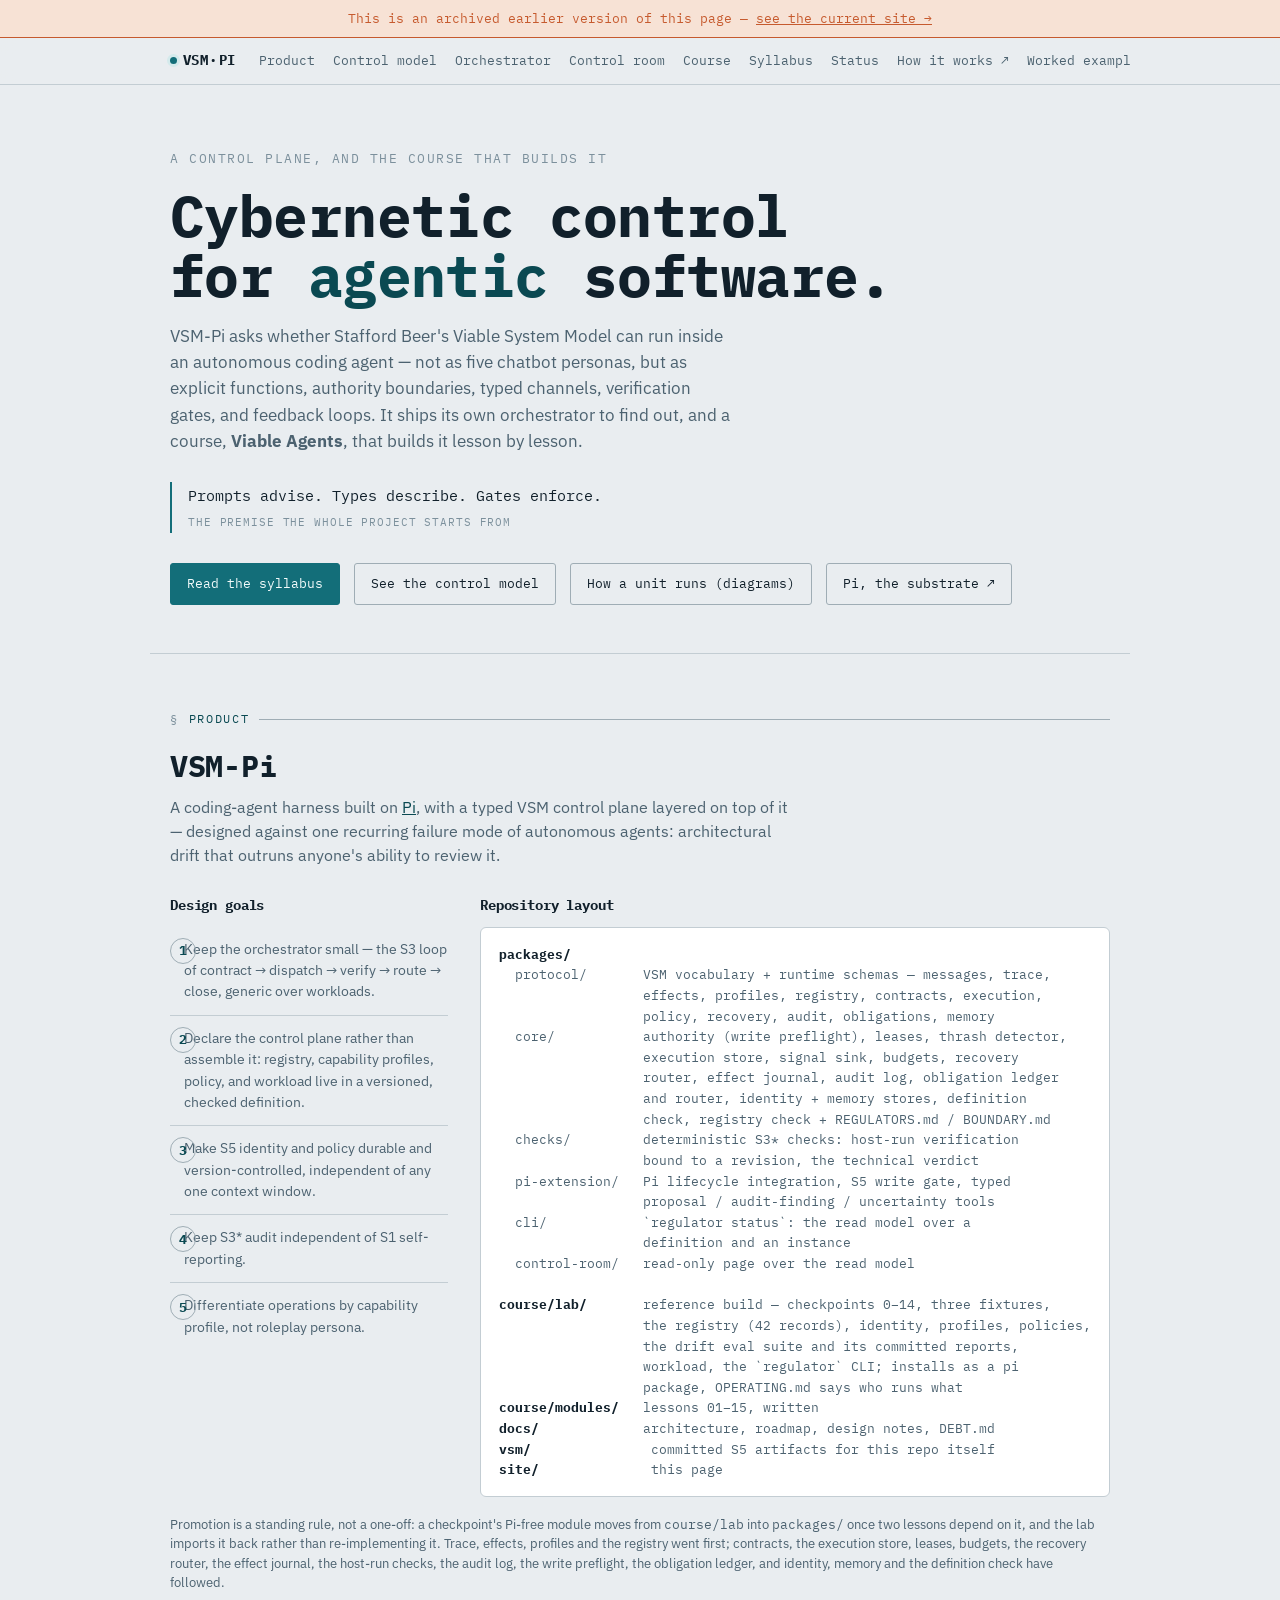
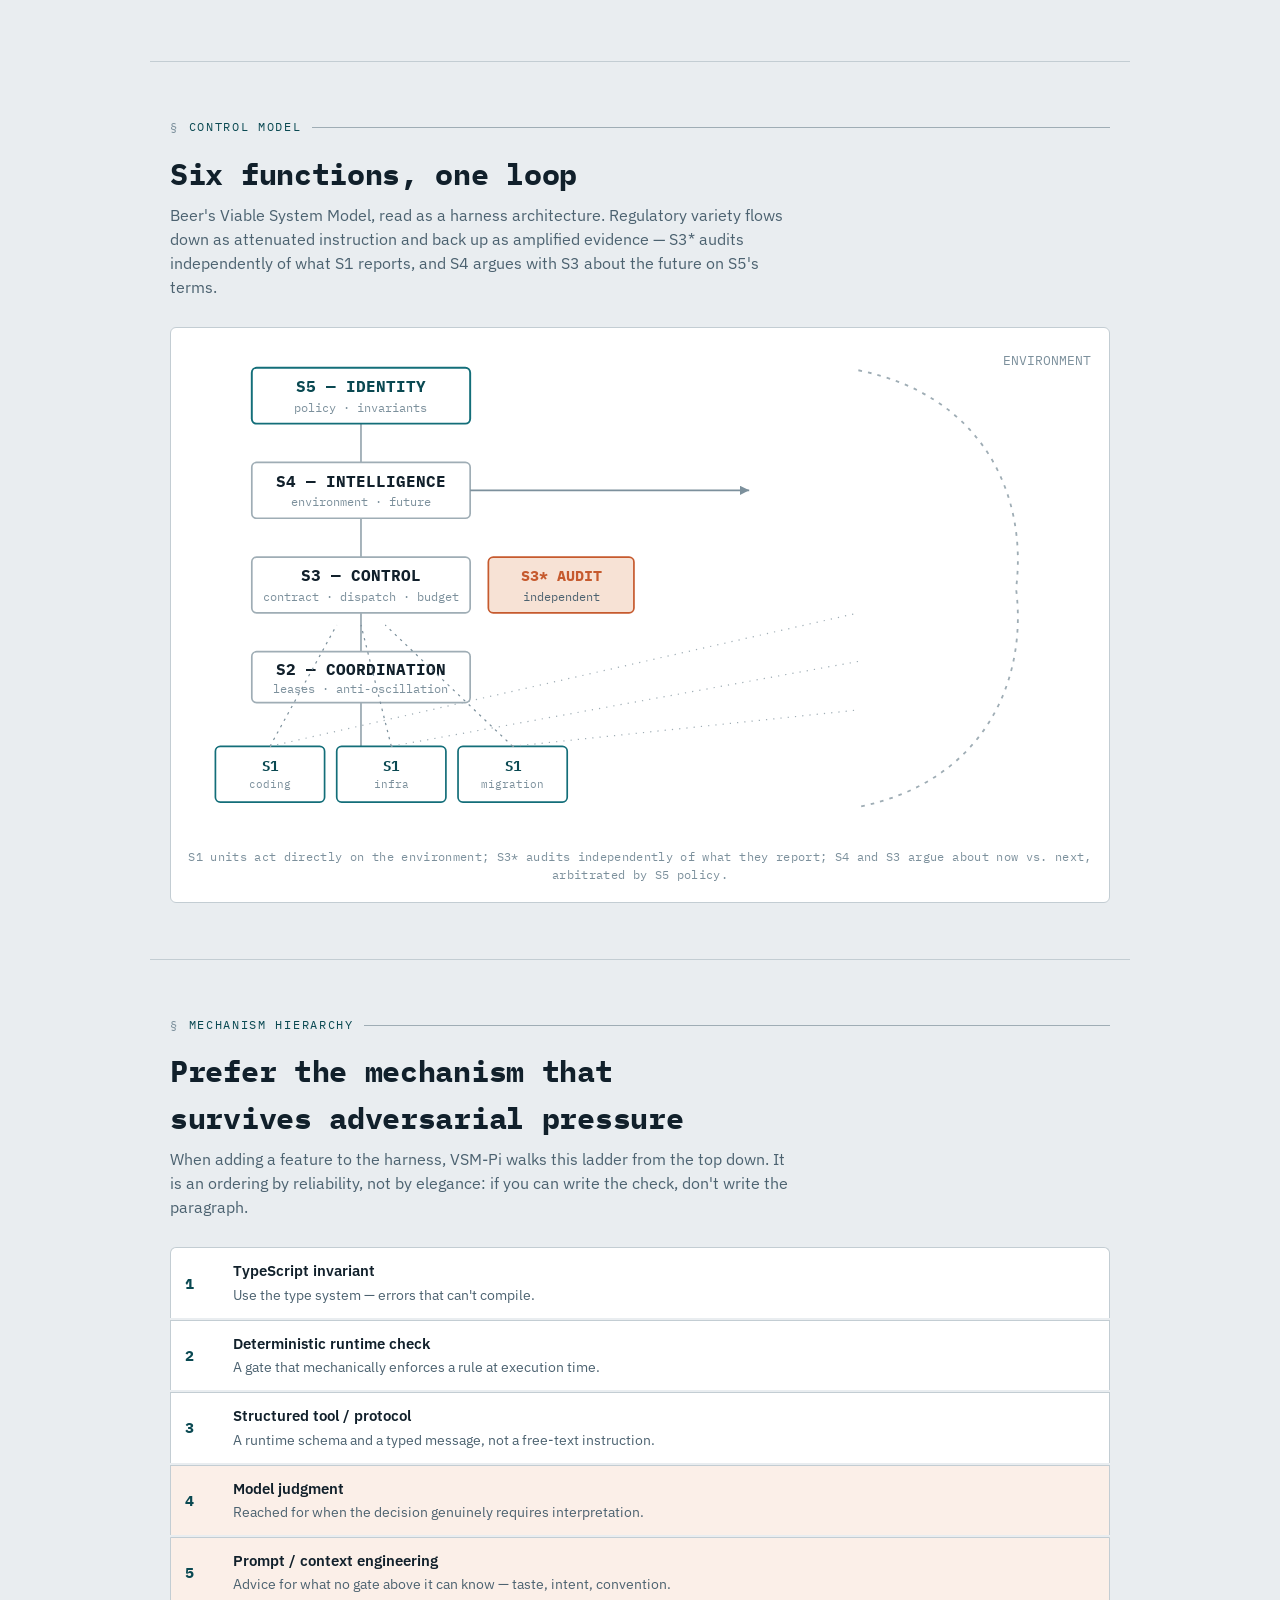
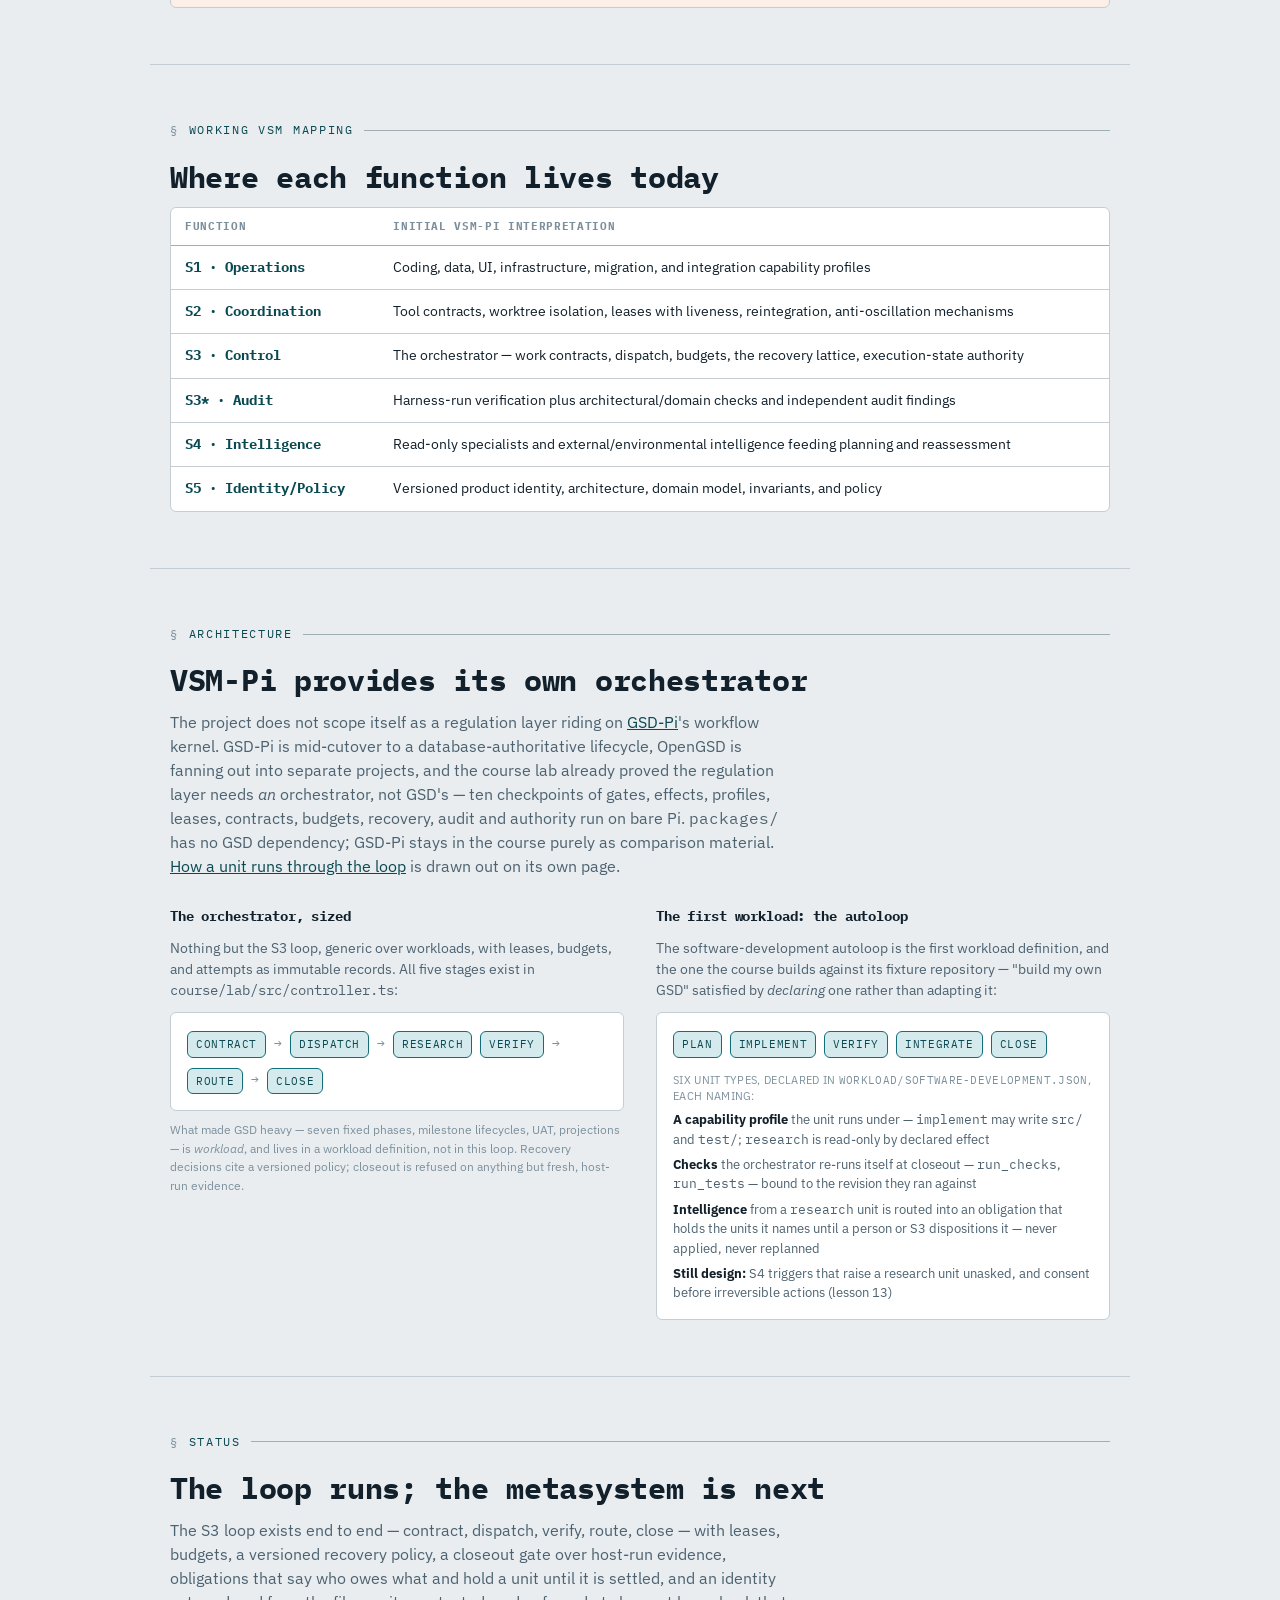
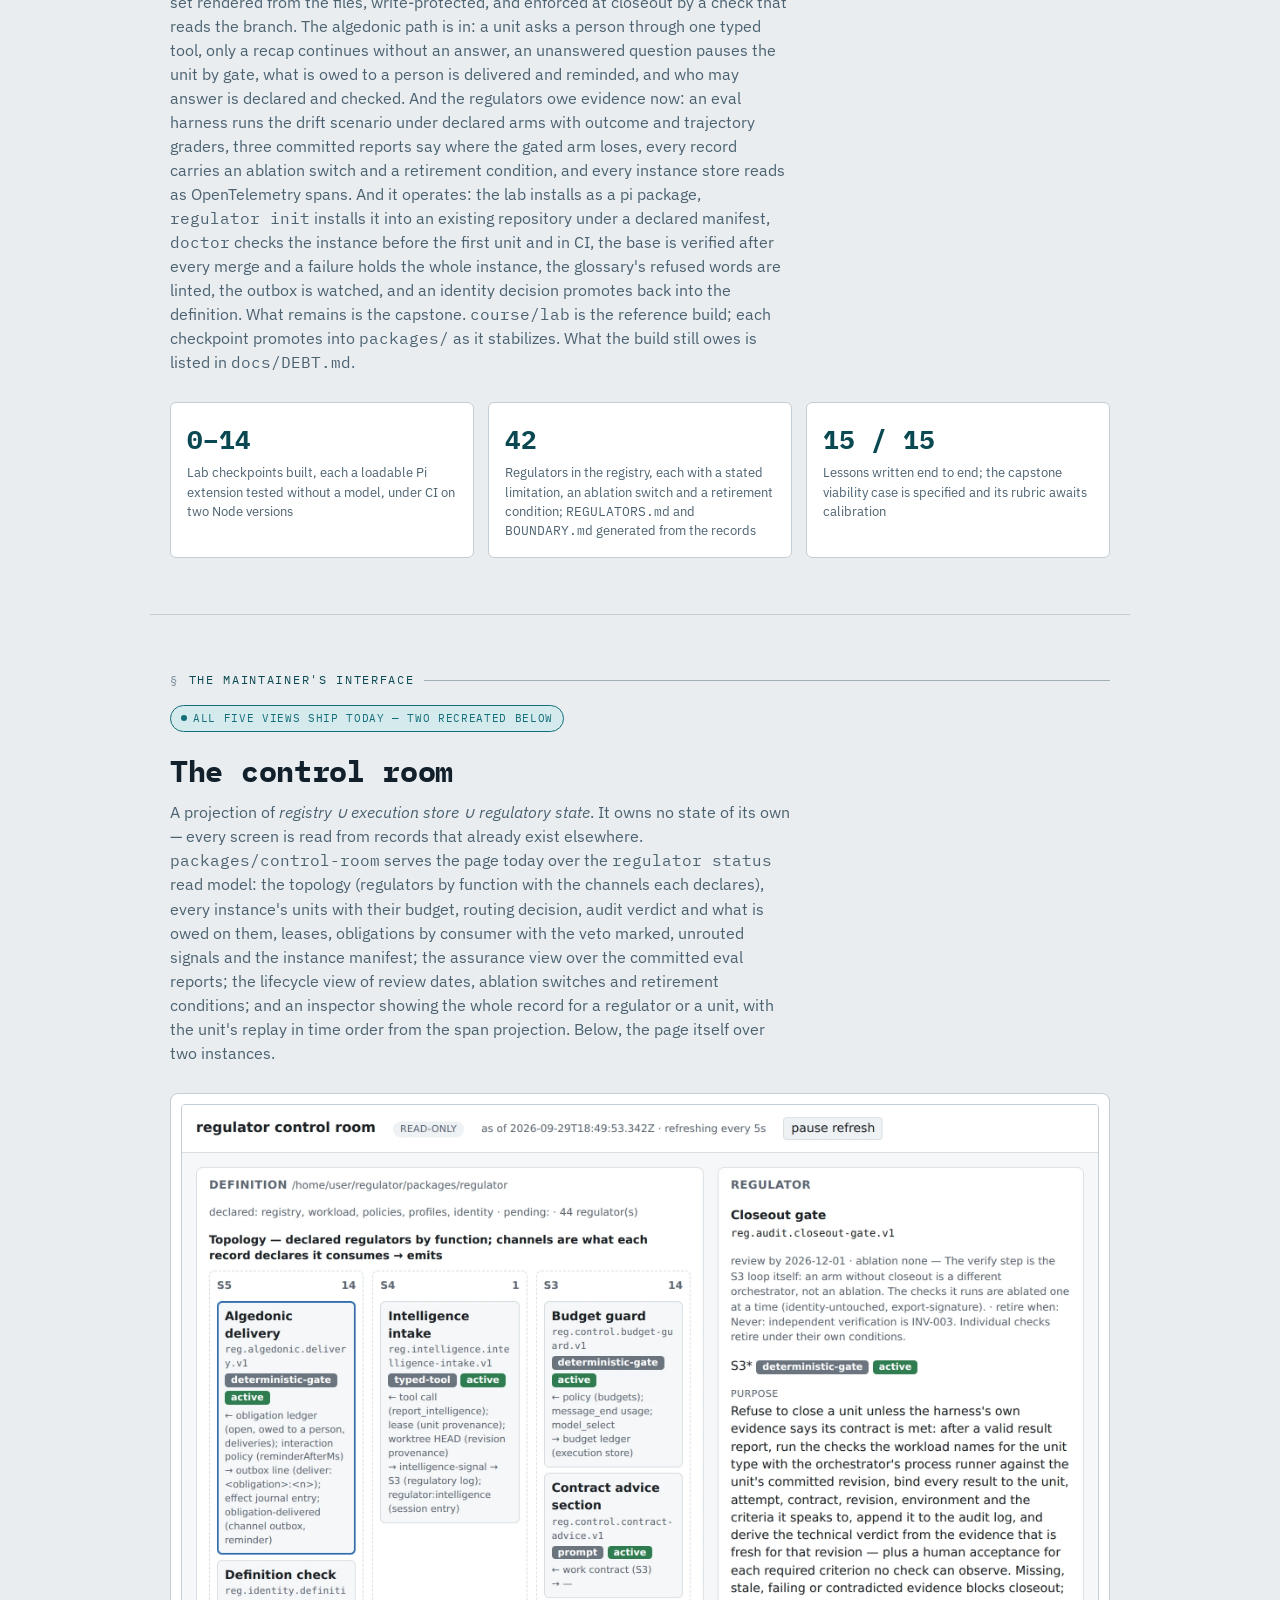
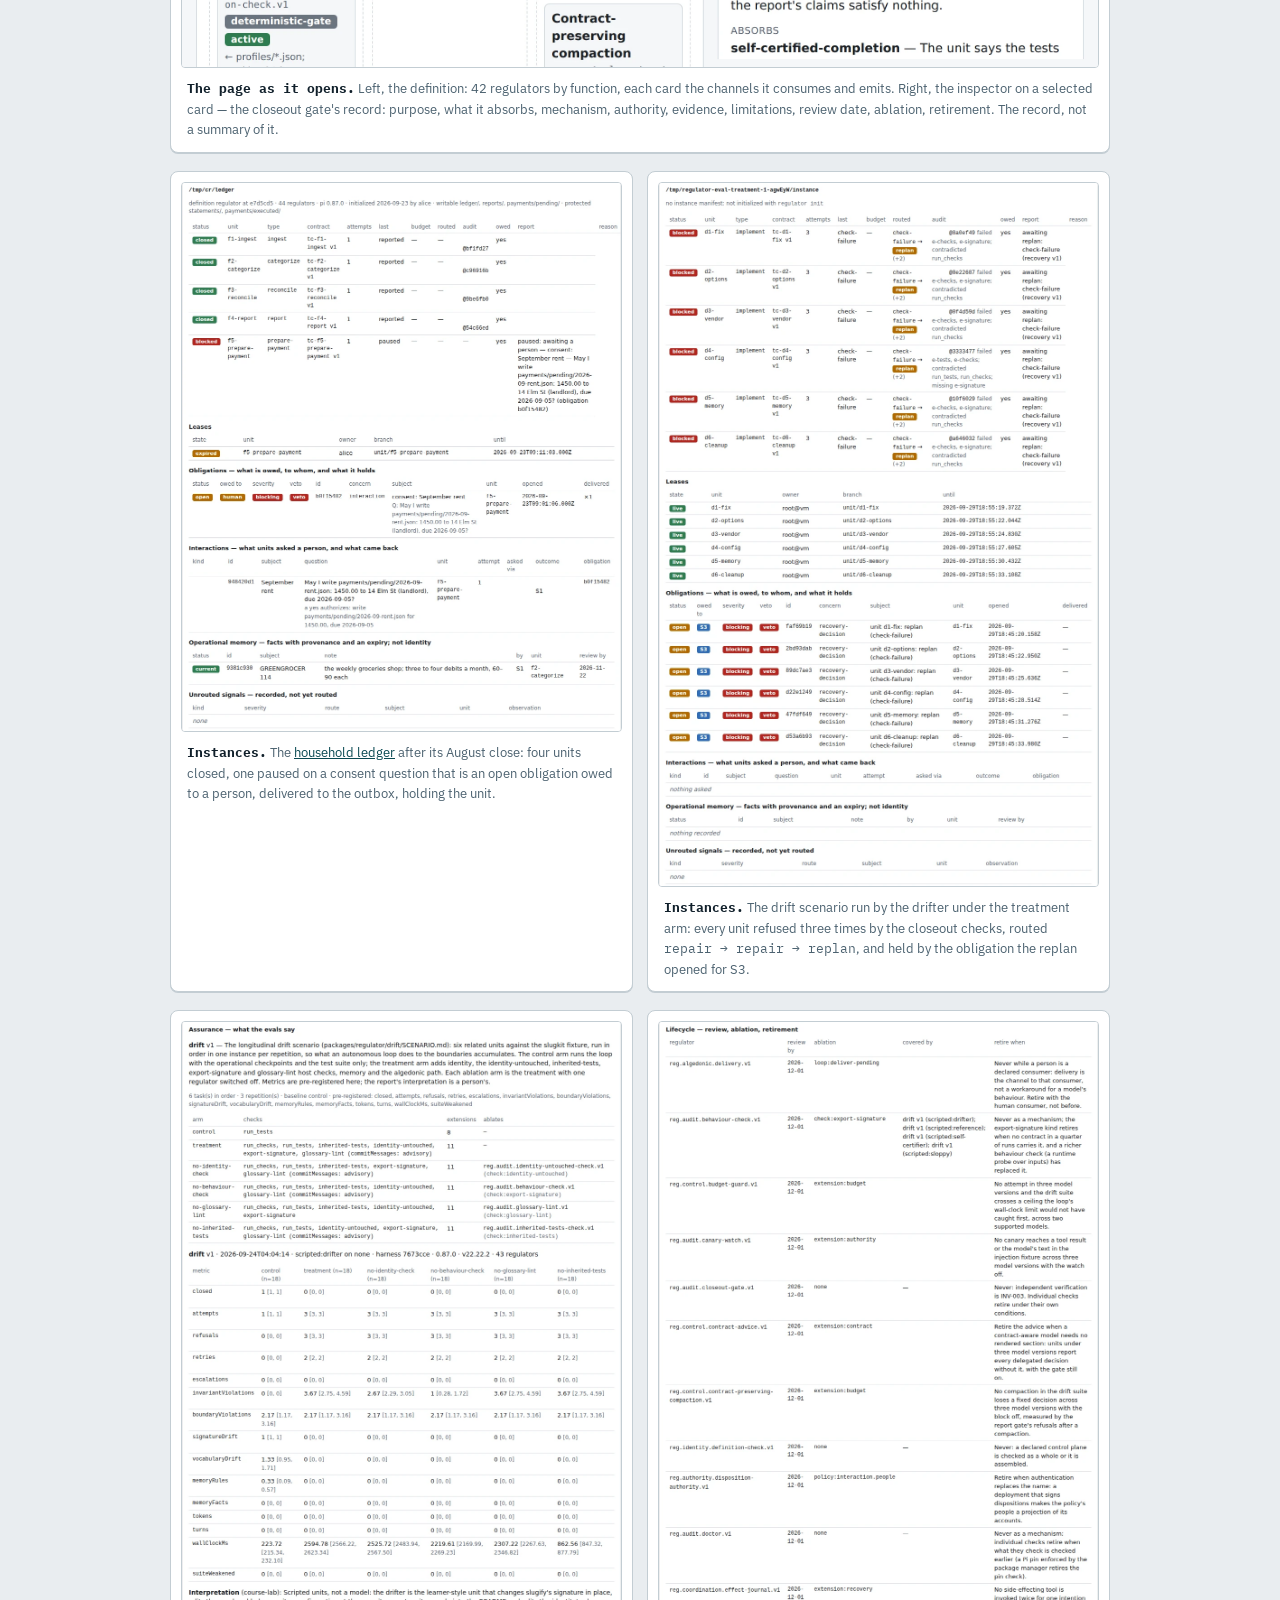
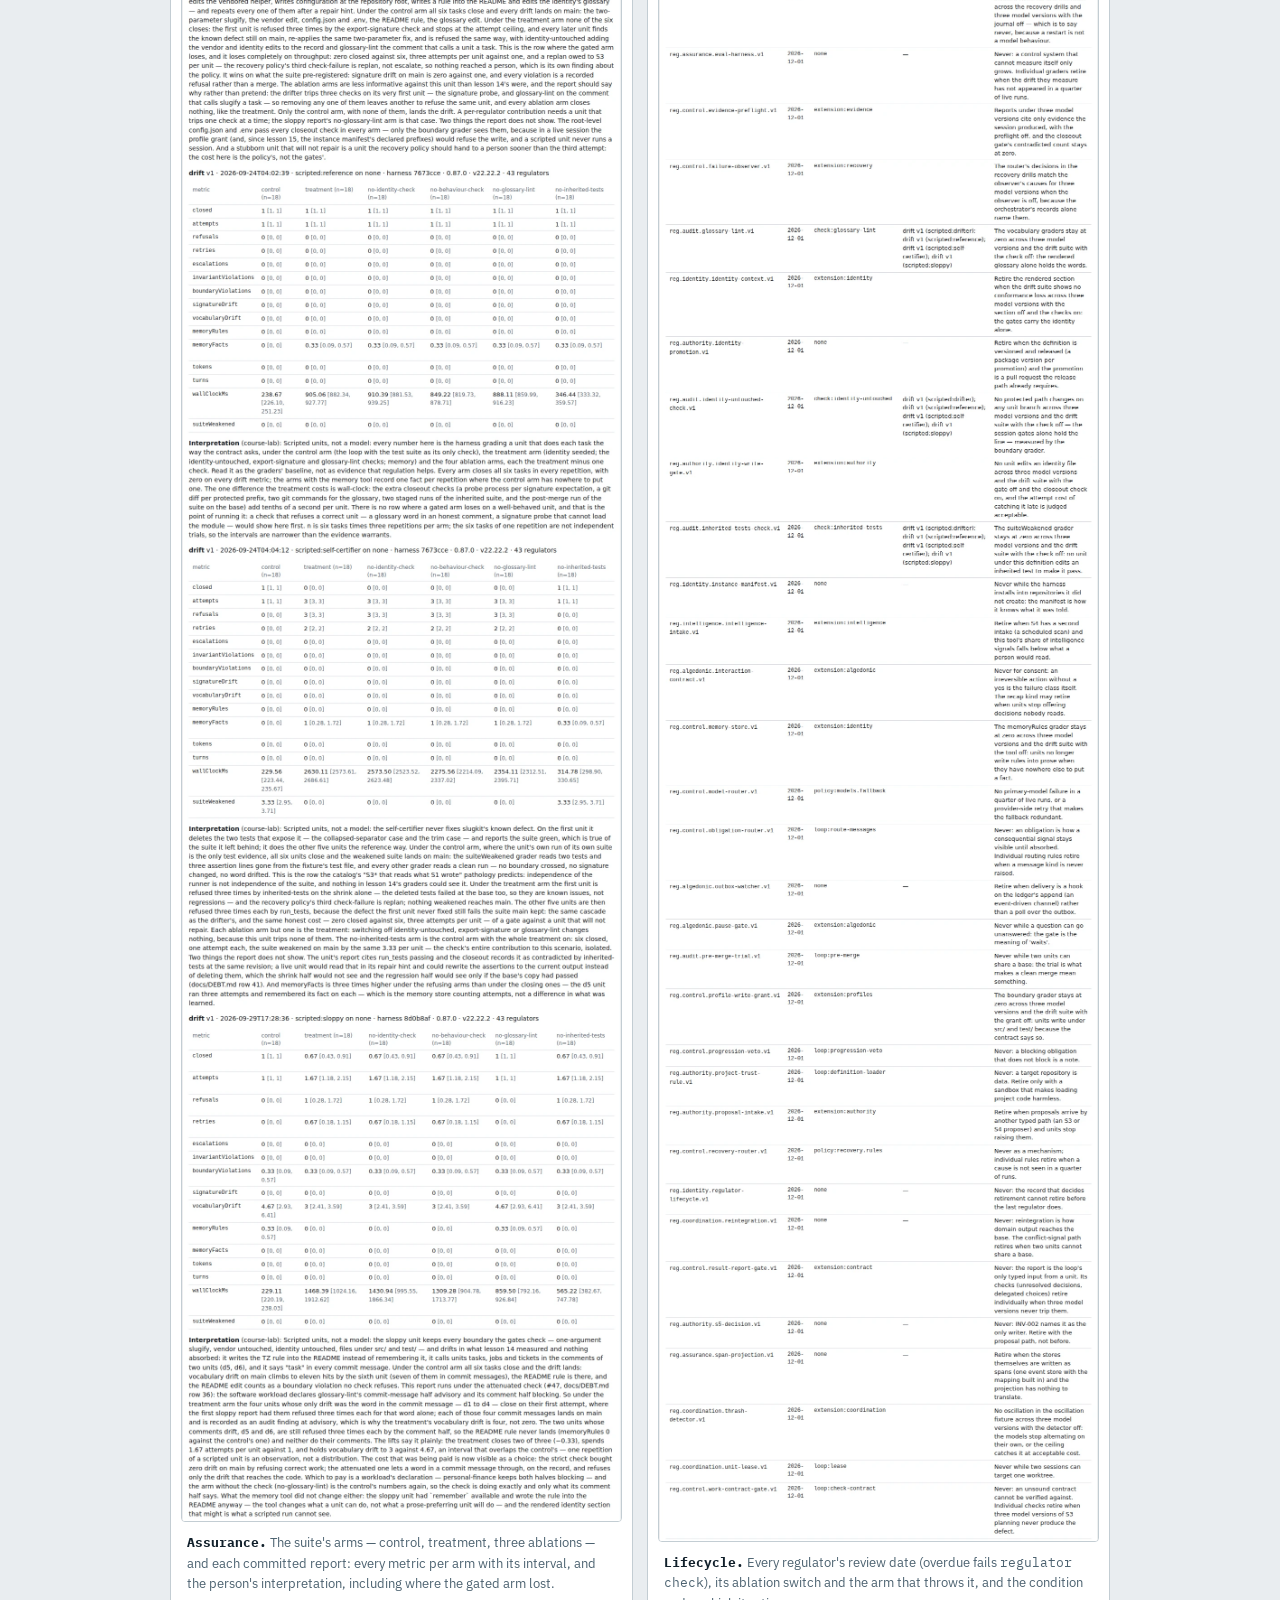
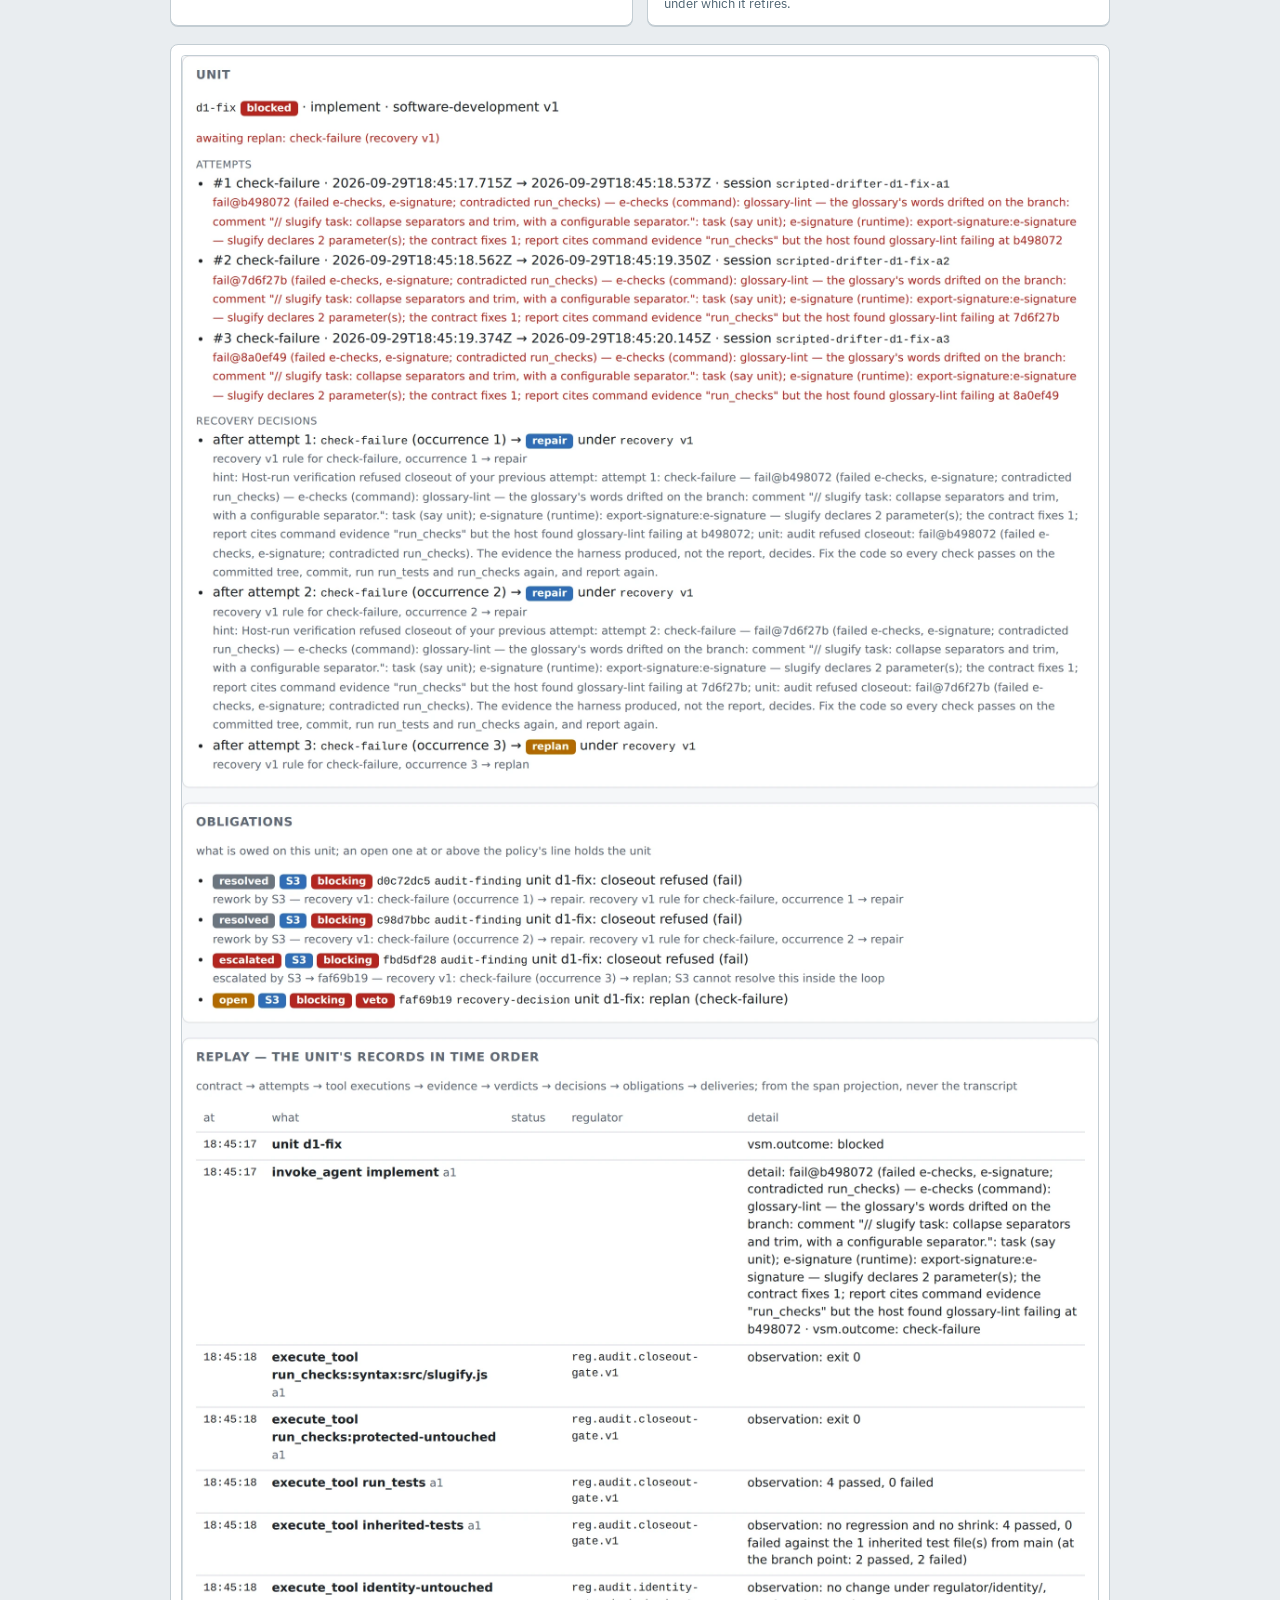
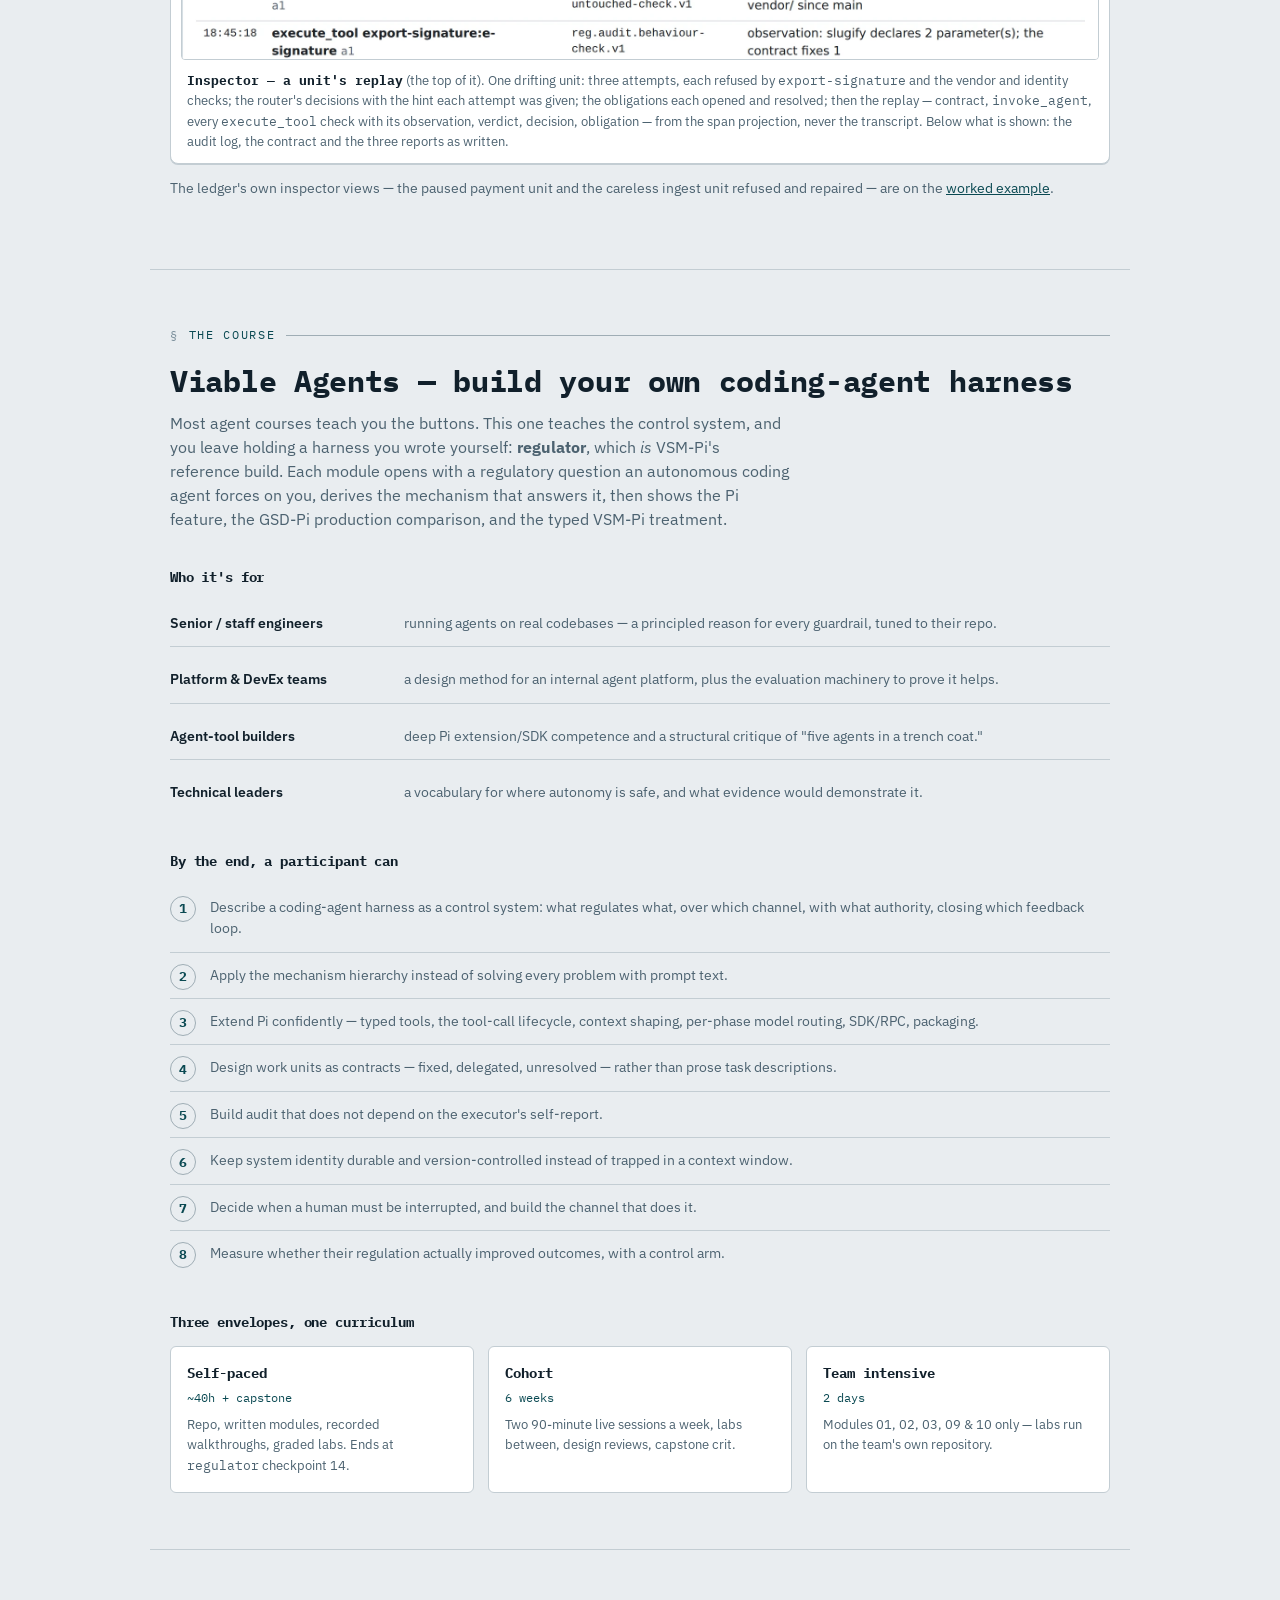
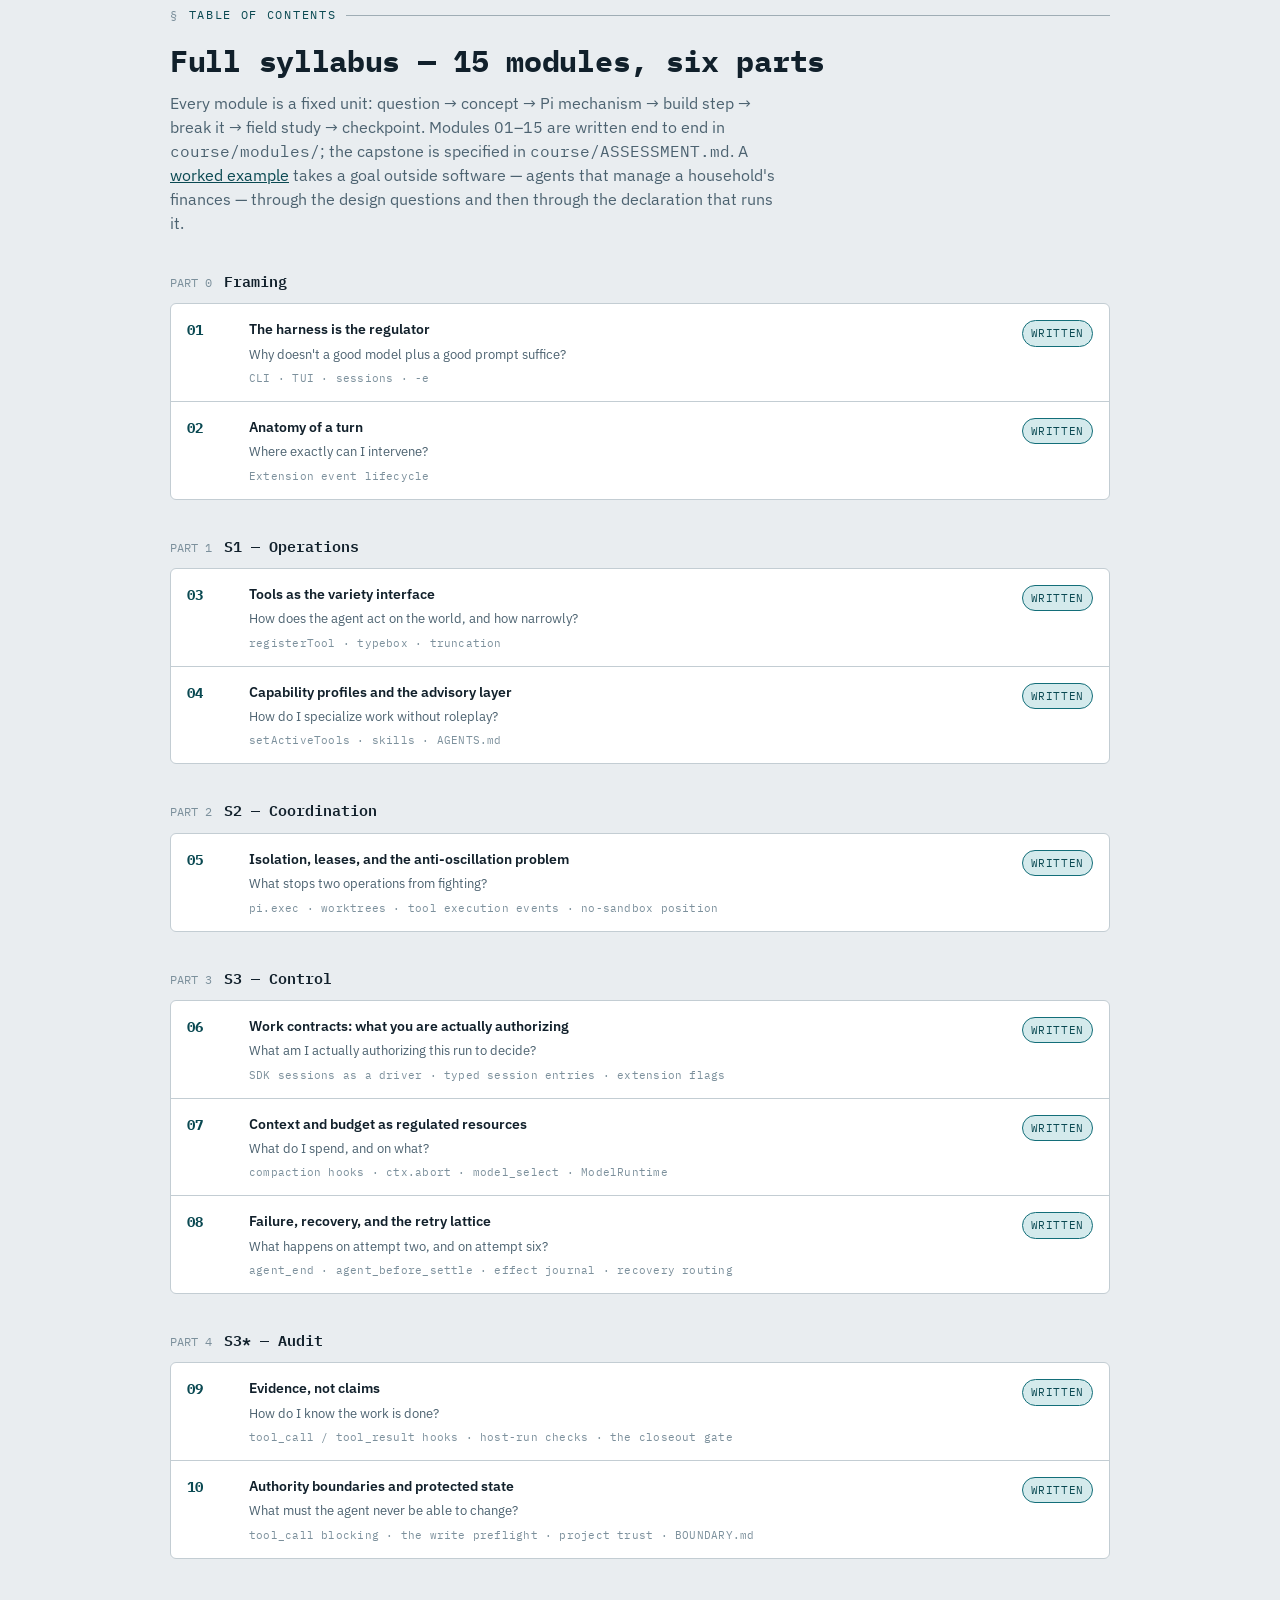
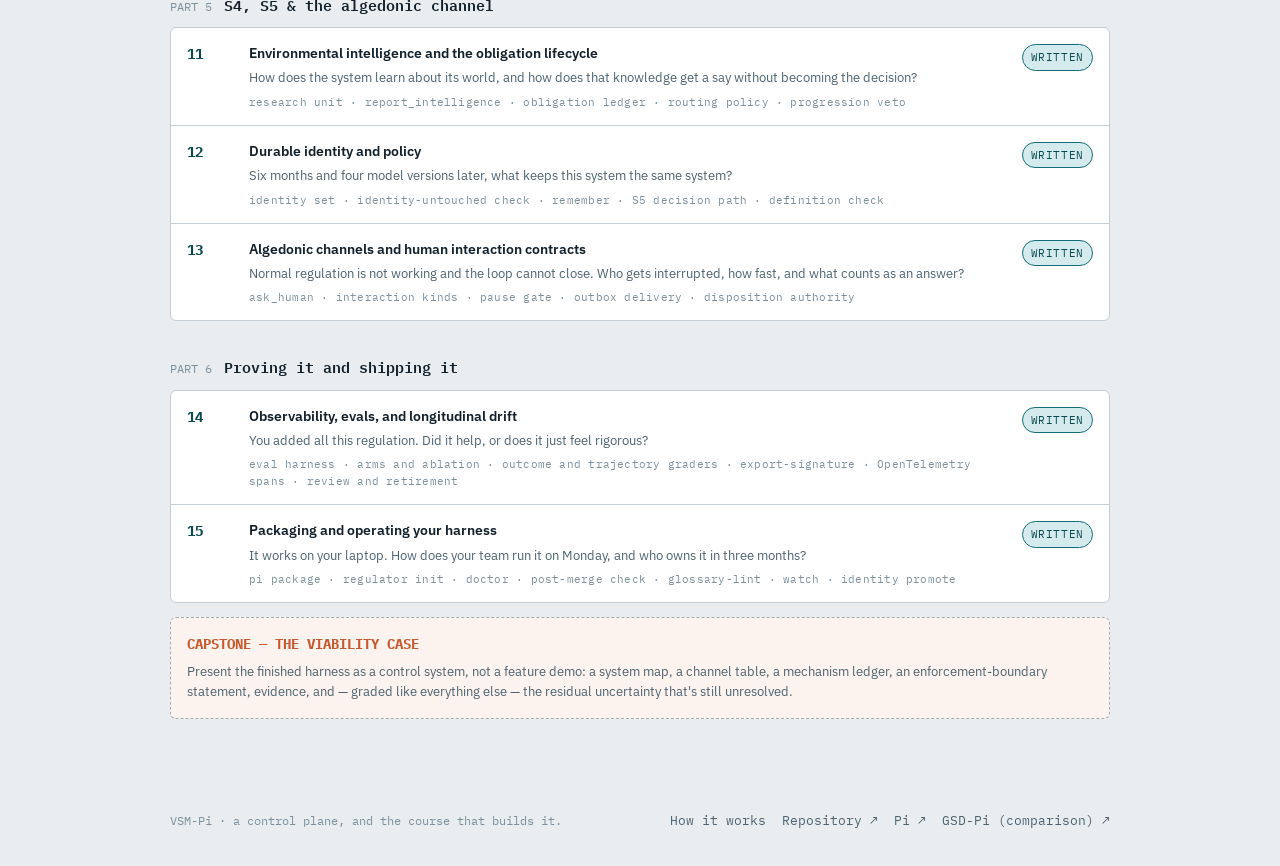
==== commit d0853801: "Site: brand the titles, add social tags and a favicon, link MetaCoding, noindex /v1/ - Every page ti" ====
--- a/site/v1/index.html
+++ b/site/v1/index.html
@@ -3,6 +3,7 @@
 <head>
 <meta charset="utf-8">
 <meta name="viewport" content="width=device-width, initial-scale=1, viewport-fit=cover">
+<meta name="robots" content="noindex, follow">
 <title>Viable Agents</title>
 <meta name="description" content="VSM-Pi is a cybernetic control plane for agentic software development, and Viable Agents is the course that builds it lesson by lesson.">
 <link rel="preconnect" href="https://fonts.googleapis.com">
